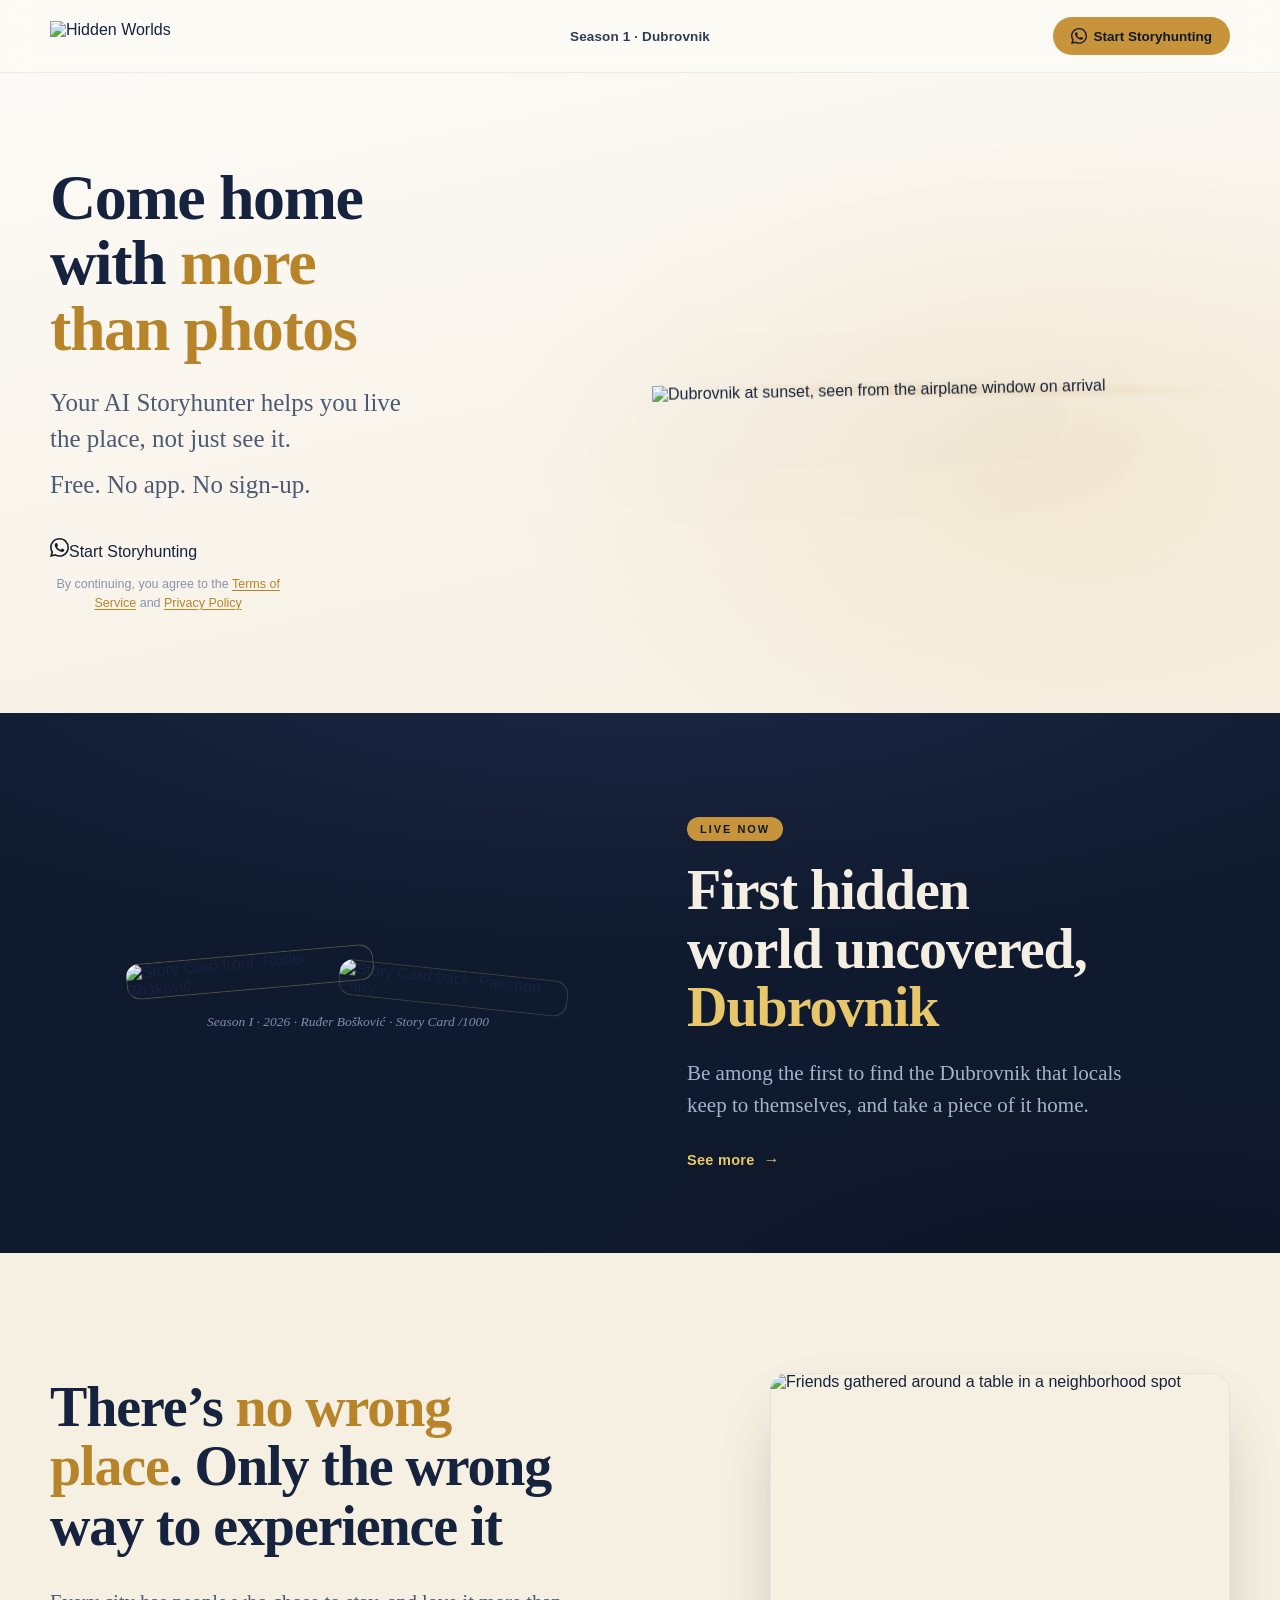
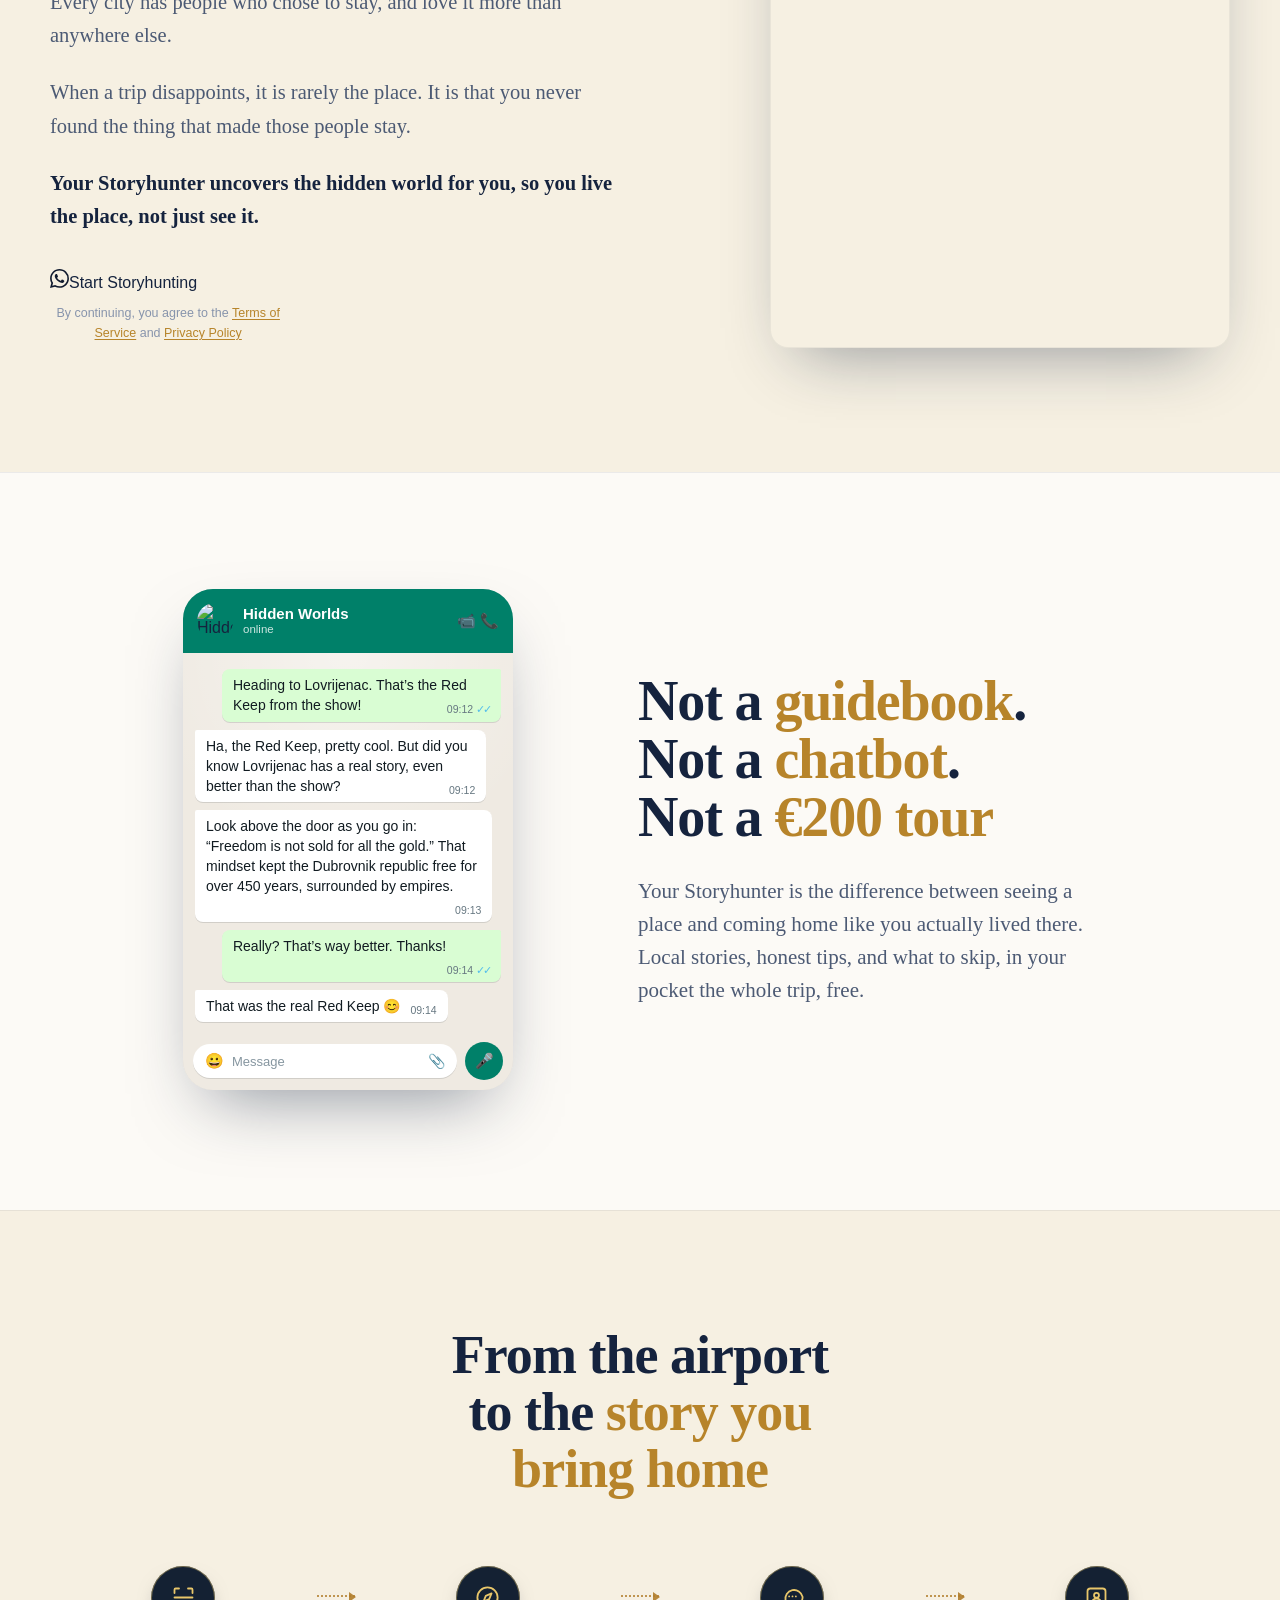
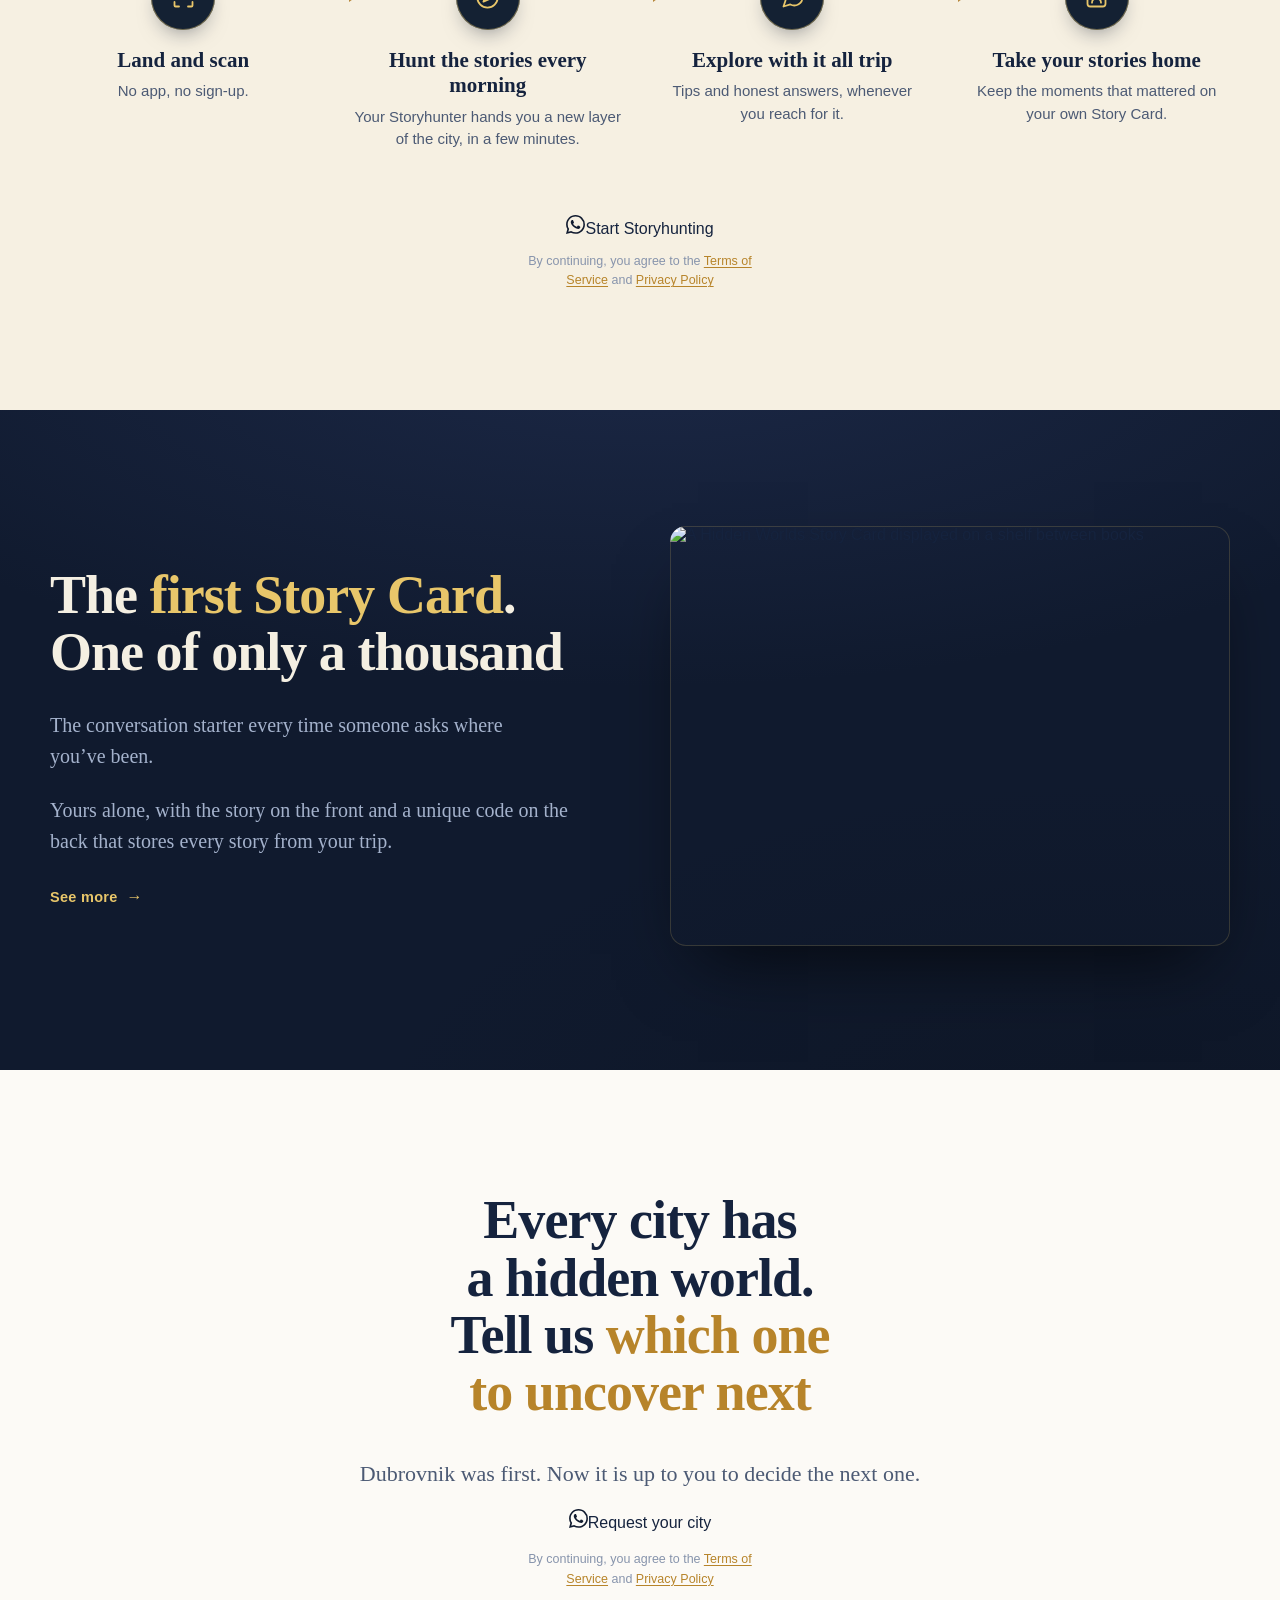
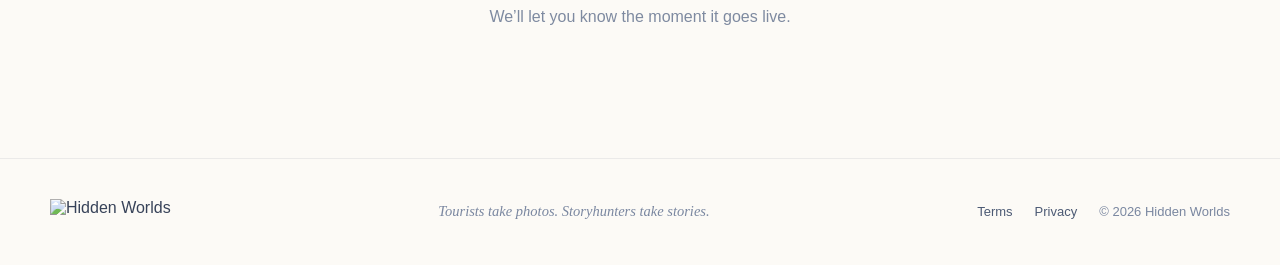
==== fastapi-build/templates/index.html @ 1f8935c0 "Fix mobile nav: stop the global 1fr grid rule from collapsing the header The blunt [style*=grid-temp" ====
<!DOCTYPE html>
<html>
<head>
<meta charset="utf-8">
<meta name="viewport" content="width=device-width, initial-scale=1">
<script src="/static/support.js"></script>
</head>
<body>
<x-dc>
<helmet>
<link rel="stylesheet" href="/static/_ds/hidden-worlds-design-system-2a38ca1d-6a76-471c-9215-2931c341b166/styles.css">
<script src="/static/_ds/hidden-worlds-design-system-2a38ca1d-6a76-471c-9215-2931c341b166/_ds_bundle.js"></script>
<style>
  html, body { margin: 0; }
  body { background: #FCFAF6; -webkit-font-smoothing: antialiased; text-rendering: optimizeLegibility; }
  ::selection { background: #E8C66A; color: #101A2E; }
  a { color: inherit; }
  .hw-journey{ display: flex; align-items: flex-start; }
  .hw-step{ flex: 1 1 0; min-width: 0; display: flex; flex-direction: column; align-items: center; text-align: center; gap: 18px; }
  .hw-connector{ flex: 0 0 38px; align-self: flex-start; height: 60px; display: flex; align-items: center; }
  .hw-connector i{ display: block; width: 100%; border-top: 2px dotted rgba(176,124,42,0.78); position: relative; }
  .hw-connector i::after{ content: ''; position: absolute; right: -1px; top: -5px; border-left: 7px solid rgba(176,124,42,0.9); border-top: 5px solid transparent; border-bottom: 5px solid transparent; }
  .hero-grid{ display: grid; }
  @media (max-width: 860px){
    .hero-grid{ grid-template-columns: 1fr !important; gap: 48px !important; padding-top: 60px !important; padding-bottom: 72px !important; text-align: center; }
    .hero-grid > div:first-child{ display: flex; flex-direction: column; align-items: center; }
    .hero-grid h1, .hero-grid p{ margin-left: auto !important; margin-right: auto !important; }
    .hero-cta{ align-items: center !important; }
  }
  @media (max-width: 768px){
    [style*="grid-template-columns"]{ grid-template-columns: 1fr !important; }
    .hw-nav{ grid-template-columns: 1fr auto !important; }
    .hw-nav-season{ display: none !important; }
    .hw-nav-cta{ padding: 9px 14px !important; font-size: 12.5px !important; }
    [style*="max-width: 1180px"]{ padding-left: 22px !important; padding-right: 22px !important; }
    .zz > *{ order: 0 !important; }
    .m-stack{ flex-direction: column !important; }
    .hw-journey{ flex-direction: column; align-items: flex-start; }
    .hw-step{ flex: none; width: 100%; flex-direction: row; align-items: center; text-align: left; gap: 18px; }
    .hw-connector{ flex: none; width: 60px; height: 26px; align-self: flex-start; justify-content: center; }
    .hw-connector i{ width: 0; height: 100%; border-top: none; border-left: 2px dotted rgba(176,124,42,0.78); }
    .hw-connector i::after{ right: auto; left: -6px; top: auto; bottom: -1px; border-left: 5px solid transparent; border-right: 5px solid transparent; border-top: 7px solid rgba(176,124,42,0.9); border-bottom: none; }
  }
</style>
</helmet>

<div style="font-family: -apple-system, BlinkMacSystemFont, 'Segoe UI', Roboto, Helvetica, Arial, sans-serif; color: #15233E; background: #FCFAF6;">

  <!-- ░░░░ NAV ░░░░ -->
  <header style="position: sticky; top: 0; z-index: 50; background: rgba(252,250,246,0.82); backdrop-filter: saturate(140%) blur(12px); -webkit-backdrop-filter: saturate(140%) blur(12px); border-bottom: 1px solid rgba(21,35,62,0.07);">
    <nav class="hw-nav" style="max-width: 1180px; margin: 0 auto; padding: 0 40px; height: 72px; display: grid; grid-template-columns: 1fr auto 1fr; align-items: center;">
      <a href="#top" style="display: flex; align-items: center; text-decoration: none; justify-self: start;">
        <img src="/static/assets/hw-mark-ink.png" alt="Hidden Worlds" style="display: block; height: 30px; width: auto;" />
      </a>
      <a class="hw-nav-season" href="/story-card" style="justify-self: center; font-family: -apple-system, BlinkMacSystemFont, 'Segoe UI', Roboto, sans-serif; font-weight: 600; font-size: 13.5px; text-decoration: none; color: #2E3C58; letter-spacing: 0.01em;" style-hover="color: #101A2E;">Season 1 &middot; Dubrovnik</a>
      <a class="hw-nav-cta" href="https://wa.me/385998427803" target="_blank" rel="noopener" style="justify-self: end; font-family: -apple-system, BlinkMacSystemFont, 'Segoe UI', Roboto, sans-serif; font-weight: 600; font-size: 13.5px; text-decoration: none; color: #101A2E; background: #C8943B; padding: 11px 18px; border-radius: 999px; display: inline-flex; align-items: center; gap: 7px;" style-hover="background: #D9AE54;"><svg viewBox="0 0 24 24" width="16" height="16" style="flex: none;" aria-hidden="true"><path fill="#101A2E" d="M17.472 14.382c-.297-.149-1.758-.867-2.03-.967-.273-.099-.471-.148-.67.15-.197.297-.767.966-.94 1.164-.173.199-.347.223-.644.075-.297-.15-1.255-.463-2.39-1.475-.883-.788-1.48-1.761-1.653-2.059-.173-.297-.018-.458.13-.606.134-.133.298-.347.446-.52.149-.174.198-.298.298-.497.099-.198.05-.371-.025-.52-.075-.149-.669-1.612-.916-2.207-.242-.579-.487-.5-.669-.51-.173-.008-.371-.01-.57-.01-.198 0-.52.074-.793.372s-1.04 1.016-1.04 2.479 1.065 2.876 1.213 3.074c.149.198 2.096 3.2 5.077 4.487.709.306 1.262.489 1.694.625.712.227 1.36.195 1.871.118.571-.085 1.758-.719 2.006-1.413.248-.694.248-1.289.173-1.413-.074-.124-.272-.198-.57-.347m-5.421 7.403h-.004a9.87 9.87 0 01-5.031-1.378l-.361-.214-3.741.982.998-3.648-.235-.374a9.86 9.86 0 01-1.51-5.26c.001-5.45 4.436-9.884 9.888-9.884 2.64 0 5.122 1.03 6.988 2.898a9.825 9.825 0 012.893 6.994c-.003 5.45-4.437 9.885-9.885 9.885M20.52 3.449C18.24 1.245 15.24 0 12.045 0 5.463 0 .104 5.358.101 11.892c0 2.096.547 4.142 1.588 5.945L0 24l6.305-1.654a11.882 11.882 0 005.683 1.448h.005c6.582 0 11.94-5.358 11.944-11.893a11.821 11.821 0 00-3.487-8.453z"/></svg>Start Storyhunting</a>
    </nav>
  </header>

  <main id="top">

    <!-- ░░░░ 1 · HERO ░░░░ -->
    <section data-screen-label="Hero" style="position: relative; overflow: hidden; background: linear-gradient(168deg, #FCFAF6 0%, #F6F0E3 100%);">
      <div style="position: absolute; inset: 0; pointer-events: none; background: radial-gradient(70% 82% at 82% 60%, rgba(200,148,59,0.13), rgba(200,148,59,0) 62%);"></div>
      <div class="hero-grid" style="position: relative; z-index: 2; max-width: 1180px; margin: 0 auto; padding: 92px 40px 100px; grid-template-columns: 1fr minmax(400px, 580px); gap: 56px; align-items: center;">
        <div>
        <h1 style="font-family: 'Newsreader', Georgia, serif; font-weight: 800; font-size: clamp(40px, 5vw, 76px); line-height: 1.02; letter-spacing: -0.022em; color: #15233E; margin: 0; max-width: 13ch; text-wrap: balance;">Come home with <span style="color: #B7842A;">more than photos</span></h1>
        <p style="font-family: 'Newsreader', Georgia, serif; font-size: clamp(19px, 2.1vw, 25px); line-height: 1.45; color: #4C5A74; margin: 24px 0 0; max-width: 30ch; text-wrap: pretty;">Your AI Storyhunter helps you live the place, not just see it.</p>
        <p style="font-family: 'Newsreader', Georgia, serif; font-size: clamp(19px, 2.1vw, 25px); line-height: 1.45; color: #4C5A74; margin: 10px 0 0; max-width: 30ch; text-wrap: pretty;">Free. No app. No sign-up.</p>
        <div class="hero-cta" style="display: flex; flex-direction: column; align-items: flex-start; gap: 14px; margin-top: 34px;">
          <x-import component-from-global-scope="HiddenWorldsDesignSystem_2a38ca.Button" variant="solid" size="lg" as="a" href="https://wa.me/385998427803" target="_blank" rel="noopener" hint-size="auto,52px"><svg viewBox="0 0 24 24" width="19" height="19" style="flex: none;" aria-hidden="true"><path fill="#101A2E" d="M17.472 14.382c-.297-.149-1.758-.867-2.03-.967-.273-.099-.471-.148-.67.15-.197.297-.767.966-.94 1.164-.173.199-.347.223-.644.075-.297-.15-1.255-.463-2.39-1.475-.883-.788-1.48-1.761-1.653-2.059-.173-.297-.018-.458.13-.606.134-.133.298-.347.446-.52.149-.174.198-.298.298-.497.099-.198.05-.371-.025-.52-.075-.149-.669-1.612-.916-2.207-.242-.579-.487-.5-.669-.51-.173-.008-.371-.01-.57-.01-.198 0-.52.074-.793.372s-1.04 1.016-1.04 2.479 1.065 2.876 1.213 3.074c.149.198 2.096 3.2 5.077 4.487.709.306 1.262.489 1.694.625.712.227 1.36.195 1.871.118.571-.085 1.758-.719 2.006-1.413.248-.694.248-1.289.173-1.413-.074-.124-.272-.198-.57-.347m-5.421 7.403h-.004a9.87 9.87 0 01-5.031-1.378l-.361-.214-3.741.982.998-3.648-.235-.374a9.86 9.86 0 01-1.51-5.26c.001-5.45 4.436-9.884 9.888-9.884 2.64 0 5.122 1.03 6.988 2.898a9.825 9.825 0 012.893 6.994c-.003 5.45-4.437 9.885-9.885 9.885M20.52 3.449C18.24 1.245 15.24 0 12.045 0 5.463 0 .104 5.358.101 11.892c0 2.096.547 4.142 1.588 5.945L0 24l6.305-1.654a11.882 11.882 0 005.683 1.448h.005c6.582 0 11.94-5.358 11.944-11.893a11.821 11.821 0 00-3.487-8.453z"/></svg><span>Start Storyhunting</span></x-import>
          <p style="font-family: -apple-system, BlinkMacSystemFont, 'Segoe UI', Roboto, sans-serif; font-size: 12.5px; line-height: 1.55; color: #8794AC; margin: 0; max-width: 34ch; text-align: center;">By continuing, you agree to the <a href="https://hiddenworlds.travel/terms#terms" data-tc="terms" style="color: #B7842A; text-decoration: underline; text-underline-offset: 2px; cursor: pointer;">Terms of Service</a> and <a href="https://hiddenworlds.travel/terms#privacy" data-tc="privacy" style="color: #B7842A; text-decoration: underline; text-underline-offset: 2px; cursor: pointer;">Privacy Policy</a></p>
        </div>
      </div>

        <div style="display: flex; justify-content: center;">
          <div style="position: relative; width: clamp(400px, 45vw, 580px);">
            <div style="position: absolute; inset: -10%; background: radial-gradient(58% 58% at 52% 54%, rgba(200,148,59,0.18), rgba(200,148,59,0) 70%); pointer-events: none;"></div>
            <img src="/static/assets/hero-airplane-window-v2.png" alt="Dubrovnik at sunset, seen from the airplane window on arrival" style="position: relative; display: block; width: 100%; height: auto; transform: rotate(-1.2deg); filter: drop-shadow(0 34px 56px rgba(28,52,86,0.32));" />
          </div>
        </div>
      </div>
    </section>

    <!-- ░░░░ 2 · DUBROVNIK — now live (news clipping) ░░░░ -->
    <section data-screen-label="Dubrovnik now live" style="position: relative; overflow: hidden; background-color: #101A2E; background-image: radial-gradient(120% 90% at 50% -12%, rgba(52,70,122,0.32), rgba(16,26,46,0) 60%), radial-gradient(85% 80% at 88% 112%, rgba(12,19,32,0.55), rgba(16,26,46,0) 70%);">

      <div class="zz" style="position: relative; max-width: 1180px; margin: 0 auto; padding: 104px 40px 84px; display: grid; grid-template-columns: minmax(0, 470px) minmax(0, 480px); gap: 104px; justify-content: center; align-items: center;">
        <div style="order: 2;">
          <div style="display: inline-flex; align-items: center; gap: 9px; background: #C8943B; color: #101A2E; font-weight: 700; font-size: 11px; letter-spacing: 0.18em; text-transform: uppercase; padding: 6px 13px; border-radius: 999px;">Live now</div>
          <h2 style="font-family: 'Newsreader', Georgia, serif; font-weight: 800; font-size: clamp(34px, 4.6vw, 56px); line-height: 1.04; letter-spacing: -0.018em; color: #F4EFE2; margin: 20px 0 0; text-wrap: balance;">First hidden world uncovered, <span style="color: #E8C66A;">Dubrovnik</span></h2>
          <p style="font-family: 'Newsreader', Georgia, serif; font-size: 21px; line-height: 1.5; color: #A4B2CC; margin: 22px 0 0; max-width: 440px; text-wrap: pretty;">Be among the first to find the Dubrovnik that locals keep to themselves, and take a piece of it home.</p>
          <a href="/story-card" style="display: inline-flex; align-items: center; gap: 9px; margin-top: 30px; font-size: 14.5px; font-weight: 600; color: #E8C66A; text-decoration: none; letter-spacing: 0.02em;" style-hover="gap: 14px; color: #F2D98F;">See more <span style="font-size: 16px;">&rarr;</span></a>
        </div>
        <div style="order: 1; display: flex; flex-direction: column; align-items: center; gap: 22px; min-width: 0;">
          <div style="display: flex; justify-content: center; align-items: center; min-width: 0;">
            <img src="/static/assets/card-front-boskovic.png" alt="Story Card front, Ru&#273;er Bo&#353;kovi&#263;" style="width: clamp(186px, 20vw, 248px); height: auto; border-radius: 14px; transform: rotate(-5deg); position: relative; z-index: 2; margin-right: -34px; box-shadow: 0 28px 56px -20px rgba(0,0,0,0.6), inset 0 0 0 1px rgba(232,198,106,0.32);" />
            <img src="/static/assets/card-back-boskovic.png" alt="Story Card back, Passport Entry" style="width: clamp(172px, 18.5vw, 230px); height: auto; border-radius: 14px; transform: rotate(6deg) translateY(16px); position: relative; z-index: 1; box-shadow: 0 24px 50px -22px rgba(0,0,0,0.6), inset 0 0 0 1px rgba(232,198,106,0.22);" />
          </div>
          <p style="font-family: 'Newsreader', Georgia, serif; font-style: italic; font-size: 13.5px; line-height: 1.5; color: #7E8DAB; margin: 0; text-align: center;">Season I &middot; 2026 &middot; Ru&#273;er Bo&#353;kovi&#263; &middot; Story Card /1000</p>
        </div>
      </div>
    </section>

    <!-- ░░░░ 3 · THE PROBLEM — our story (two-column) ░░░░ -->
    <section data-screen-label="The problem" style="background: #F6F0E2;">
      <div class="m-stack" style="max-width: 1180px; margin: 0 auto; padding: 120px 40px 124px; display: grid; grid-template-columns: minmax(0, 1fr) minmax(360px, 460px); gap: 72px; align-items: center;">
        <div style="max-width: 580px;">
          <h2 style="font-family: 'Newsreader', Georgia, serif; font-weight: 800; font-size: clamp(34px, 4.8vw, 56px); line-height: 1.06; letter-spacing: -0.02em; color: #15233E; margin: 0; text-wrap: balance;">There&rsquo;s <span style="color: #B7842A;">no wrong place</span>. Only the wrong way to experience it</h2>
          <p style="font-family: 'Newsreader', Georgia, serif; font-size: 20.5px; line-height: 1.62; color: #4C5A74; margin: 30px 0 0; text-wrap: pretty;">Every city has people who chose to stay, and love it more than anywhere else.</p>
          <p style="font-family: 'Newsreader', Georgia, serif; font-size: 20.5px; line-height: 1.62; color: #4C5A74; margin: 24px 0 0; text-wrap: pretty;">When a trip disappoints, it is rarely the place. It is that you never found the thing that made those people stay.</p>
          <p style="font-family: 'Newsreader', Georgia, serif; font-size: 20.5px; line-height: 1.62; color: #15233E; font-weight: 700; margin: 24px 0 0; text-wrap: pretty;">Your Storyhunter uncovers the hidden world for you, so you live the place, not just see it.</p>
          <div style="margin-top: 36px; display: flex; flex-direction: column; align-items: flex-start; gap: 12px;">
            <x-import component-from-global-scope="HiddenWorldsDesignSystem_2a38ca.Button" variant="solid" size="lg" as="a" href="https://wa.me/385998427803" target="_blank" rel="noopener" hint-size="auto,52px"><svg viewBox="0 0 24 24" width="19" height="19" style="flex: none;" aria-hidden="true"><path fill="#101A2E" d="M17.472 14.382c-.297-.149-1.758-.867-2.03-.967-.273-.099-.471-.148-.67.15-.197.297-.767.966-.94 1.164-.173.199-.347.223-.644.075-.297-.15-1.255-.463-2.39-1.475-.883-.788-1.48-1.761-1.653-2.059-.173-.297-.018-.458.13-.606.134-.133.298-.347.446-.52.149-.174.198-.298.298-.497.099-.198.05-.371-.025-.52-.075-.149-.669-1.612-.916-2.207-.242-.579-.487-.5-.669-.51-.173-.008-.371-.01-.57-.01-.198 0-.52.074-.793.372s-1.04 1.016-1.04 2.479 1.065 2.876 1.213 3.074c.149.198 2.096 3.2 5.077 4.487.709.306 1.262.489 1.694.625.712.227 1.36.195 1.871.118.571-.085 1.758-.719 2.006-1.413.248-.694.248-1.289.173-1.413-.074-.124-.272-.198-.57-.347m-5.421 7.403h-.004a9.87 9.87 0 01-5.031-1.378l-.361-.214-3.741.982.998-3.648-.235-.374a9.86 9.86 0 01-1.51-5.26c.001-5.45 4.436-9.884 9.888-9.884 2.64 0 5.122 1.03 6.988 2.898a9.825 9.825 0 012.893 6.994c-.003 5.45-4.437 9.885-9.885 9.885M20.52 3.449C18.24 1.245 15.24 0 12.045 0 5.463 0 .104 5.358.101 11.892c0 2.096.547 4.142 1.588 5.945L0 24l6.305-1.654a11.882 11.882 0 005.683 1.448h.005c6.582 0 11.94-5.358 11.944-11.893a11.821 11.821 0 00-3.487-8.453z"/></svg><span>Start Storyhunting</span></x-import>
            <p style="font-family: -apple-system, BlinkMacSystemFont, 'Segoe UI', Roboto, sans-serif; font-size: 12.5px; line-height: 1.55; color: #8794AC; margin: 0; max-width: 34ch; text-align: center;">By continuing, you agree to the <a href="https://hiddenworlds.travel/terms#terms" data-tc="terms" style="color: #B7842A; text-decoration: underline; text-underline-offset: 2px; cursor: pointer;">Terms of Service</a> and <a href="https://hiddenworlds.travel/terms#privacy" data-tc="privacy" style="color: #B7842A; text-decoration: underline; text-underline-offset: 2px; cursor: pointer;">Privacy Policy</a></p>
          </div>
        </div>
        <div style="display: flex; justify-content: center;">
          <img src="/static/assets/section3-friends-v4.jpeg" alt="Friends gathered around a table in a neighborhood spot" style="width: 100%; max-width: 460px; aspect-ratio: 4/5; object-fit: cover; border-radius: 18px; box-shadow: 0 30px 64px -28px rgba(21,35,62,0.45), inset 0 0 0 1px rgba(21,35,62,0.06);" />
        </div>
      </div>
    </section>

    <!-- ░░░░ 4 · THE GUIDE — honesty chat demo ░░░░ -->
    <section data-screen-label="The guide" style="background: #FCFAF6; border-top: 1px solid rgba(21,35,62,0.07);">
      <div class="m-stack zz" style="max-width: 1180px; margin: 0 auto; padding: 116px 40px 120px; display: grid; grid-template-columns: minmax(0, 372px) minmax(0, 480px); gap: 104px; justify-content: center; align-items: center;">
        <div style="order: 2;">
          <h2 style="font-family: 'Newsreader', Georgia, serif; font-weight: 800; font-size: clamp(32px, 4.6vw, 56px); line-height: 1.04; letter-spacing: -0.02em; color: #15233E; margin: 0; text-wrap: balance;">Not a <span style="color: #B7842A;">guidebook</span>. Not a <span style="color: #B7842A;">chatbot</span>. Not a <span style="color: #B7842A;">&euro;200 tour</span></h2>
          <p style="font-family: 'Newsreader', Georgia, serif; font-size: 21px; line-height: 1.58; color: #4C5A74; margin: 28px 0 0; max-width: 48ch; text-wrap: pretty;">Your Storyhunter is the difference between seeing a place and coming home like you actually lived there. Local stories, honest tips, and what to skip, in your pocket the whole trip, free.</p>
        </div>

        <!-- WhatsApp chat mock -->
        <div style="order: 1; display: flex; justify-content: center;">
          <div style="width: min(330px, 100%); background: #EFEAE2; border-radius: 30px; overflow: hidden; box-shadow: 0 30px 70px -26px rgba(21,35,62,0.5), inset 0 0 0 1px rgba(21,35,62,0.07); display: flex; flex-direction: column;">
            <div style="flex: none; display: flex; align-items: center; gap: 10px; background: #008069; padding: 14px;">
              <img src="/static/assets/hw-whatsapp-avatar.jpg" alt="Hidden Worlds" style="width: 36px; height: 36px; border-radius: 50%; flex: none; object-fit: cover;" />
              <div style="line-height: 1.2; flex: 1; min-width: 0;">
                <div style="font-size: 15px; font-weight: 600; color: #fff;">Hidden Worlds</div>
                <div style="font-size: 11.5px; color: rgba(255,255,255,0.8);">online</div>
              </div>
              <span style="display: flex; gap: 16px; color: rgba(255,255,255,0.9); font-size: 15px;">&#128249; &#128222;</span>
            </div>
            <div style="padding: 16px 12px 12px; display: flex; flex-direction: column; gap: 8px; background-color: #EFEAE2; background-image: radial-gradient(circle at 50% 0%, rgba(255,255,255,0.45), rgba(239,234,226,0) 50%);">
              <div style="align-self: flex-end; margin-left: auto; max-width: 84%; background: #D9FDD3; color: #111B21; border-radius: 8px; border-top-right-radius: 2px; padding: 7px 11px 6px; font-size: 14px; line-height: 1.42; box-shadow: 0 1px 0.5px rgba(11,20,26,0.13);">
                <span>Heading to Lovrijenac. That&rsquo;s the Red Keep from the show!</span>
                <span style="float: right; margin: 6px 0 -2px 10px; font-size: 10.5px; color: #667781;">09:12 <span style="color: #53BDEB; letter-spacing: -2px;">&#10003;&#10003;</span></span>
              </div>
              <div style="align-self: flex-start; max-width: 88%; background: #FFFFFF; color: #111B21; border-radius: 8px; border-top-left-radius: 2px; padding: 7px 11px 6px; font-size: 14px; line-height: 1.42; box-shadow: 0 1px 0.5px rgba(11,20,26,0.13);">
                <span>Ha, the Red Keep, pretty cool. But did you know Lovrijenac has a real story, even better than the show?</span>
                <span style="float: right; margin: 6px 0 -2px 10px; font-size: 10.5px; color: #667781;">09:12</span>
              </div>
              <div style="align-self: flex-start; max-width: 90%; background: #FFFFFF; color: #111B21; border-radius: 8px; border-top-left-radius: 2px; padding: 7px 11px 6px; font-size: 14px; line-height: 1.42; box-shadow: 0 1px 0.5px rgba(11,20,26,0.13);">
                <span>Look above the door as you go in: &ldquo;Freedom is not sold for all the gold.&rdquo; That mindset kept the Dubrovnik republic free for over 450 years, surrounded by empires.</span>
                <span style="float: right; margin: 6px 0 -2px 10px; font-size: 10.5px; color: #667781;">09:13</span>
              </div>
              <div style="align-self: flex-end; margin-left: auto; max-width: 84%; background: #D9FDD3; color: #111B21; border-radius: 8px; border-top-right-radius: 2px; padding: 7px 11px 6px; font-size: 14px; line-height: 1.42; box-shadow: 0 1px 0.5px rgba(11,20,26,0.13);">
                <span>Really? That&rsquo;s way better. Thanks!</span>
                <span style="float: right; margin: 6px 0 -2px 10px; font-size: 10.5px; color: #667781;">09:14 <span style="color: #53BDEB; letter-spacing: -2px;">&#10003;&#10003;</span></span>
              </div>
              <div style="align-self: flex-start; max-width: 88%; background: #FFFFFF; color: #111B21; border-radius: 8px; border-top-left-radius: 2px; padding: 7px 11px 6px; font-size: 14px; line-height: 1.42; box-shadow: 0 1px 0.5px rgba(11,20,26,0.13);">
                <span>That was the real Red Keep &#128522;</span>
                <span style="float: right; margin: 6px 0 -2px 10px; font-size: 10.5px; color: #667781;">09:14</span>
              </div>
            </div>
            <div style="flex: none; display: flex; align-items: center; gap: 8px; padding: 8px 10px 10px; background: #EFEAE2;">
              <div style="flex: 1; min-width: 0; background: #fff; border-radius: 18px; padding: 8px 12px; font-size: 13px; color: #8696A0; display: flex; align-items: center; gap: 8px; box-shadow: 0 1px 0.5px rgba(11,20,26,0.13);">
                <span style="font-size: 15px;">&#128512;</span>
                <span style="flex: 1;">Message</span>
                <span style="font-size: 14px;">&#128206;</span>
              </div>
              <span style="width: 38px; height: 38px; border-radius: 50%; background: #008069; flex: none; display: grid; place-items: center; color: #fff; font-size: 15px;">&#127908;</span>
            </div>
          </div>
        </div>
      </div>
    </section>

    <!-- ░░░░ 5 · HOW IT WORKS — journey ░░░░ -->
    <section data-screen-label="How it works" style="background: #F6F0E2; border-top: 1px solid rgba(21,35,62,0.07);">
      <div style="max-width: 1180px; margin: 0 auto; padding: 116px 40px 120px;">
        <h2 style="font-family: 'Newsreader', Georgia, serif; font-weight: 800; font-size: clamp(32px, 4.4vw, 54px); line-height: 1.05; letter-spacing: -0.018em; color: #15233E; margin: 0 auto; max-width: 18ch; text-align: center; text-wrap: balance;">From the airport to the <span style="color: #B7842A;">story you bring home</span></h2>
        <div class="hw-journey" style="margin-top: 68px;">

          <div class="hw-step">
            <span style="width: 64px; height: 64px; border-radius: 50%; flex: none; display: grid; place-items: center; background: #142133; box-shadow: 0 10px 22px -10px rgba(16,26,46,0.55), inset 0 0 0 1px rgba(232,198,106,0.42);">
              <svg viewBox="0 0 24 24" width="27" height="27" fill="none" stroke="#E8C66A" stroke-width="1.6" stroke-linecap="round" stroke-linejoin="round"><path d="M4 8V5a1 1 0 0 1 1-1h3"/><path d="M16 4h3a1 1 0 0 1 1 1v3"/><path d="M20 16v3a1 1 0 0 1-1 1h-3"/><path d="M8 20H5a1 1 0 0 1-1-1v-3"/><path d="M4 12h16"/></svg>
            </span>
            <div>
              <div style="font-family: 'Newsreader', Georgia, serif; font-size: 21px; font-weight: 700; color: #15233E; line-height: 1.22;">Land and scan</div>
              <p style="font-size: 15px; line-height: 1.5; color: #4C5A74; margin: 7px 0 0;">No app, no sign-up.</p>
            </div>
          </div>

          <div class="hw-connector"><i></i></div>

          <div class="hw-step">
            <span style="width: 64px; height: 64px; border-radius: 50%; flex: none; display: grid; place-items: center; background: #142133; box-shadow: 0 10px 22px -10px rgba(16,26,46,0.55), inset 0 0 0 1px rgba(232,198,106,0.42);">
              <svg viewBox="0 0 24 24" width="27" height="27" fill="none" stroke="#E8C66A" stroke-width="1.6" stroke-linecap="round" stroke-linejoin="round"><circle cx="12" cy="12" r="9"/><path d="M15.6 8.4l-2.1 5.1-5.1 2.1 2.1-5.1z"/></svg>
            </span>
            <div>
              <div style="font-family: 'Newsreader', Georgia, serif; font-size: 21px; font-weight: 700; color: #15233E; line-height: 1.22;">Hunt the stories every morning</div>
              <p style="font-size: 15px; line-height: 1.5; color: #4C5A74; margin: 7px 0 0;">Your Storyhunter hands you a new layer of the city, in a few minutes.</p>
            </div>
          </div>

          <div class="hw-connector"><i></i></div>

          <div class="hw-step">
            <span style="width: 64px; height: 64px; border-radius: 50%; flex: none; display: grid; place-items: center; background: #142133; box-shadow: 0 10px 22px -10px rgba(16,26,46,0.55), inset 0 0 0 1px rgba(232,198,106,0.42);">
              <svg viewBox="0 0 24 24" width="27" height="27" fill="none" stroke="#E8C66A" stroke-width="1.6" stroke-linecap="round" stroke-linejoin="round"><path d="M21 11.5a7.5 7.5 0 0 1-10.9 6.7L4 20l1.8-5.3A7.5 7.5 0 1 1 21 11.5z"/><path d="M9 11h.01M12 11h.01M15 11h.01"/></svg>
            </span>
            <div>
              <div style="font-family: 'Newsreader', Georgia, serif; font-size: 21px; font-weight: 700; color: #15233E; line-height: 1.22;">Explore with it all trip</div>
              <p style="font-size: 15px; line-height: 1.5; color: #4C5A74; margin: 7px 0 0;">Tips and honest answers, whenever you reach for it.</p>
            </div>
          </div>

          <div class="hw-connector"><i></i></div>

          <div class="hw-step">
            <span style="width: 64px; height: 64px; border-radius: 50%; flex: none; display: grid; place-items: center; background: #142133; box-shadow: 0 10px 22px -10px rgba(16,26,46,0.55), inset 0 0 0 1px rgba(232,198,106,0.42);">
              <svg viewBox="0 0 24 24" width="27" height="27" fill="none" stroke="#E8C66A" stroke-width="1.6" stroke-linecap="round" stroke-linejoin="round"><rect x="4" y="4" width="16" height="16" rx="2.5"/><circle cx="12" cy="10" r="2.2"/><path d="M8 16.6c0-2.2 1.8-3.6 4-3.6s4 1.4 4 3.6"/></svg>
            </span>
            <div>
              <div style="font-family: 'Newsreader', Georgia, serif; font-size: 21px; font-weight: 700; color: #15233E; line-height: 1.22;">Take your stories home</div>
              <p style="font-size: 15px; line-height: 1.5; color: #4C5A74; margin: 7px 0 0;">Keep the moments that mattered on your own Story Card.</p>
            </div>
          </div>

        </div>
        <div style="display: flex; flex-direction: column; align-items: center; gap: 14px; margin-top: 64px;">
          <x-import component-from-global-scope="HiddenWorldsDesignSystem_2a38ca.Button" variant="solid" size="lg" as="a" href="https://wa.me/385998427803" target="_blank" rel="noopener" hint-size="auto,52px"><svg viewBox="0 0 24 24" width="19" height="19" style="flex: none;" aria-hidden="true"><path fill="#101A2E" d="M17.472 14.382c-.297-.149-1.758-.867-2.03-.967-.273-.099-.471-.148-.67.15-.197.297-.767.966-.94 1.164-.173.199-.347.223-.644.075-.297-.15-1.255-.463-2.39-1.475-.883-.788-1.48-1.761-1.653-2.059-.173-.297-.018-.458.13-.606.134-.133.298-.347.446-.52.149-.174.198-.298.298-.497.099-.198.05-.371-.025-.52-.075-.149-.669-1.612-.916-2.207-.242-.579-.487-.5-.669-.51-.173-.008-.371-.01-.57-.01-.198 0-.52.074-.793.372s-1.04 1.016-1.04 2.479 1.065 2.876 1.213 3.074c.149.198 2.096 3.2 5.077 4.487.709.306 1.262.489 1.694.625.712.227 1.36.195 1.871.118.571-.085 1.758-.719 2.006-1.413.248-.694.248-1.289.173-1.413-.074-.124-.272-.198-.57-.347m-5.421 7.403h-.004a9.87 9.87 0 01-5.031-1.378l-.361-.214-3.741.982.998-3.648-.235-.374a9.86 9.86 0 01-1.51-5.26c.001-5.45 4.436-9.884 9.888-9.884 2.64 0 5.122 1.03 6.988 2.898a9.825 9.825 0 012.893 6.994c-.003 5.45-4.437 9.885-9.885 9.885M20.52 3.449C18.24 1.245 15.24 0 12.045 0 5.463 0 .104 5.358.101 11.892c0 2.096.547 4.142 1.588 5.945L0 24l6.305-1.654a11.882 11.882 0 005.683 1.448h.005c6.582 0 11.94-5.358 11.944-11.893a11.821 11.821 0 00-3.487-8.453z"/></svg><span>Start Storyhunting</span></x-import>
          <p style="font-family: -apple-system, BlinkMacSystemFont, 'Segoe UI', Roboto, sans-serif; font-size: 12.5px; line-height: 1.55; color: #8794AC; margin: 0; max-width: 34ch; text-align: center;">By continuing, you agree to the <a href="https://hiddenworlds.travel/terms#terms" data-tc="terms" style="color: #B7842A; text-decoration: underline; text-underline-offset: 2px; cursor: pointer;">Terms of Service</a> and <a href="https://hiddenworlds.travel/terms#privacy" data-tc="privacy" style="color: #B7842A; text-decoration: underline; text-underline-offset: 2px; cursor: pointer;">Privacy Policy</a></p>
        </div>
      </div>
    </section>

    <!-- ░░░░ 6 · THE CARD — collection (two-column) ░░░░ -->
    <section id="story-cards" data-screen-label="The card" style="position: relative; overflow: hidden; background-color: #101A2E; background-image: radial-gradient(120% 90% at 50% -12%, rgba(52,70,122,0.32), rgba(16,26,46,0) 60%), radial-gradient(85% 80% at 88% 112%, rgba(12,19,32,0.55), rgba(16,26,46,0) 70%);">
      <div class="m-stack" style="position: relative; max-width: 1180px; margin: 0 auto; padding: 116px 40px 124px; display: grid; grid-template-columns: minmax(0, 1fr) minmax(380px, 560px); gap: 72px; align-items: center;">
        <div style="max-width: 520px;">
          <h2 style="font-family: 'Newsreader', Georgia, serif; font-weight: 800; font-size: clamp(32px, 4.4vw, 54px); line-height: 1.06; letter-spacing: -0.018em; color: #F4EFE2; margin: 0; text-wrap: balance;">The <span style="color: #E8C66A;">first Story Card</span>. One of only a thousand</h2>
          <p style="font-family: 'Newsreader', Georgia, serif; font-size: 20px; line-height: 1.58; color: #A4B2CC; margin: 28px 0 0; text-wrap: pretty;">The conversation starter every time someone asks where you&rsquo;ve been.</p>
          <p style="font-family: 'Newsreader', Georgia, serif; font-size: 20px; line-height: 1.58; color: #A4B2CC; margin: 22px 0 0; text-wrap: pretty;">Yours alone, with the story on the front and a unique code on the back that stores every story from your trip.</p>
          <a href="/story-card" style="display: inline-flex; align-items: center; gap: 9px; margin-top: 30px; font-size: 14.5px; font-weight: 600; color: #E8C66A; text-decoration: none; letter-spacing: 0.02em;" style-hover="gap: 14px; color: #F2D98F;">See more <span style="font-size: 16px;">&rarr;</span></a>
        </div>
        <div style="display: flex; flex-direction: column; align-items: center; min-width: 0;">
          <img src="/static/assets/card-shelf-boskovic.png" alt="A Hidden Worlds Story Card displayed on a shelf between books" style="width: 100%; max-width: 560px; aspect-ratio: 4 / 3; object-fit: cover; object-position: center; border-radius: 16px; box-shadow: 0 36px 72px -28px rgba(0,0,0,0.7), inset 0 0 0 1px rgba(232,198,106,0.18);" />
        </div>
      </div>
    </section>

    <!-- ░░░░ 7 · FINAL CTA ░░░░ -->
    <section data-screen-label="Final CTA" style="background: #FCFAF6;">
      <div style="max-width: 1180px; margin: 0 auto; padding: 122px 40px 128px; text-align: center;">
        <h2 style="font-family: 'Newsreader', Georgia, serif; font-weight: 800; font-size: clamp(32px, 4.4vw, 54px); line-height: 1.06; letter-spacing: -0.018em; color: #15233E; margin: 0 auto; max-width: 18ch; text-wrap: balance;">Every city has a hidden world. Tell us <span style="color: #B7842A;">which one to uncover next</span></h2>
        <div style="font-family: 'Newsreader', Georgia, serif; font-weight: 500; font-size: 22px; color: #4C5A74; margin: 40px 0 0;">Dubrovnik was first. Now it is up to you to decide the next one.</div>
        <div style="display: flex; justify-content: center; margin-top: 22px;">
          <x-import component-from-global-scope="HiddenWorldsDesignSystem_2a38ca.Button" variant="solid" size="lg" as="a" href="https://wa.me/385998427803?text=Which%20city%20should%20Hidden%20Worlds%20open%20next%3F" target="_blank" rel="noopener" hint-size="auto,52px"><svg viewBox="0 0 24 24" width="19" height="19" style="flex: none;" aria-hidden="true"><path fill="#101A2E" d="M17.472 14.382c-.297-.149-1.758-.867-2.03-.967-.273-.099-.471-.148-.67.15-.197.297-.767.966-.94 1.164-.173.199-.347.223-.644.075-.297-.15-1.255-.463-2.39-1.475-.883-.788-1.48-1.761-1.653-2.059-.173-.297-.018-.458.13-.606.134-.133.298-.347.446-.52.149-.174.198-.298.298-.497.099-.198.05-.371-.025-.52-.075-.149-.669-1.612-.916-2.207-.242-.579-.487-.5-.669-.51-.173-.008-.371-.01-.57-.01-.198 0-.52.074-.793.372s-1.04 1.016-1.04 2.479 1.065 2.876 1.213 3.074c.149.198 2.096 3.2 5.077 4.487.709.306 1.262.489 1.694.625.712.227 1.36.195 1.871.118.571-.085 1.758-.719 2.006-1.413.248-.694.248-1.289.173-1.413-.074-.124-.272-.198-.57-.347m-5.421 7.403h-.004a9.87 9.87 0 01-5.031-1.378l-.361-.214-3.741.982.998-3.648-.235-.374a9.86 9.86 0 01-1.51-5.26c.001-5.45 4.436-9.884 9.888-9.884 2.64 0 5.122 1.03 6.988 2.898a9.825 9.825 0 012.893 6.994c-.003 5.45-4.437 9.885-9.885 9.885M20.52 3.449C18.24 1.245 15.24 0 12.045 0 5.463 0 .104 5.358.101 11.892c0 2.096.547 4.142 1.588 5.945L0 24l6.305-1.654a11.882 11.882 0 005.683 1.448h.005c6.582 0 11.94-5.358 11.944-11.893a11.821 11.821 0 00-3.487-8.453z"/></svg><span>Request your city</span></x-import>
        </div>
        <p style="font-family: -apple-system, BlinkMacSystemFont, 'Segoe UI', Roboto, sans-serif; font-size: 12.5px; line-height: 1.55; color: #8794AC; margin: 18px auto 0; max-width: 34ch; text-align: center;">By continuing, you agree to the <a href="https://hiddenworlds.travel/terms#terms" data-tc="terms" style="color: #B7842A; text-decoration: underline; text-underline-offset: 2px; cursor: pointer;">Terms of Service</a> and <a href="https://hiddenworlds.travel/terms#privacy" data-tc="privacy" style="color: #B7842A; text-decoration: underline; text-underline-offset: 2px; cursor: pointer;">Privacy Policy</a></p>
        <p style="font-size: 16px; line-height: 1.55; color: #7E8AA0; margin: 16px 0 0;">We&rsquo;ll let you know the moment it goes live.</p>
      </div>
    </section>

  </main>

  <!-- ░░░░ FOOTER ░░░░ -->
  <footer style="background: #FCFAF6; border-top: 1px solid rgba(21,35,62,0.07);">
    <div style="max-width: 1180px; margin: 0 auto; padding: 40px; display: flex; align-items: center; justify-content: space-between; gap: 24px; flex-wrap: wrap;">
      <img src="/static/assets/hw-mark-ink.png" alt="Hidden Worlds" style="display: block; height: 26px; width: auto; opacity: 0.85;" />
      <span style="font-family: 'Newsreader', Georgia, serif; font-style: italic; font-size: 14.5px; color: #7A87A0;">Tourists take photos. Storyhunters take stories.</span>
      <div style="display: flex; align-items: center; gap: 22px; font-size: 13px; color: #7A87A0;">
        <a href="https://hiddenworlds.travel/terms#terms" data-tc="terms" style="text-decoration: none; color: #4C5A74; cursor: pointer;" style-hover="color: #15233E;">Terms</a>
        <a href="https://hiddenworlds.travel/terms#privacy" data-tc="privacy" style="text-decoration: none; color: #4C5A74; cursor: pointer;" style-hover="color: #15233E;">Privacy</a>
        <span>&copy; 2026 Hidden Worlds</span>
      </div>
    </div>
  </footer>

</div>
</x-dc>
<script type="text/x-dc" data-dc-script data-props="{&quot;$preview&quot;: {&quot;width&quot;: 1180, &quot;height&quot;: 760}, &quot;whatsappUrl&quot;: {&quot;editor&quot;: &quot;text&quot;, &quot;default&quot;: &quot;https://wa.me/385998427803&quot;, &quot;tsType&quot;: &quot;string&quot;}}">
class Component extends DCLogic {
  state = { cardFlipped: false };

  renderVals() {
    const waUrl = this.props.whatsappUrl || 'https://wa.me/385998427803';
    const flipCard = () => this.setState(s => ({ cardFlipped: !s.cardFlipped }));
    const cardInnerStyle = {
      position: 'relative', width: '100%', aspectRatio: '63.5 / 88.9',
      transformStyle: 'preserve-3d', transition: 'transform 0.7s cubic-bezier(0.65,0,0.35,1)',
      cursor: 'pointer', transform: this.state.cardFlipped ? 'rotateY(180deg)' : 'rotateY(0deg)',
    };
    const requestUrl = waUrl + (waUrl.includes('?') ? '&' : '?') + 'text=' + encodeURIComponent('Which city should Hidden Worlds open next?');
    return { waUrl, requestUrl, flipCard, cardInnerStyle };
  }
}
</script>

<!-- ░░░░ TERMS & PRIVACY MODAL (navy/gold, iframes hiddenworlds.travel/terms) ░░░░ -->
<div id="tc-overlay" aria-hidden="true" style="display: none; position: fixed; inset: 0; z-index: 1000; background: rgba(10,31,75,0.6); backdrop-filter: blur(4px); -webkit-backdrop-filter: blur(4px); align-items: center; justify-content: center; padding: 24px;">
  <div role="dialog" aria-modal="true" aria-label="Terms of Service and Privacy Policy" style="position: relative; width: 100%; max-width: 760px; height: min(85vh, 820px); background: #FCFAF6; border-radius: 16px; overflow: hidden; box-shadow: 0 40px 90px -30px rgba(10,31,75,0.7); display: flex; flex-direction: column; border: 1px solid rgba(201,168,76,0.4);">
    <div style="flex: none; display: flex; align-items: center; justify-content: space-between; gap: 16px; padding: 15px 20px; background: #0A1F4B; border-bottom: 2px solid #C9A84C;">
      <span style="font-family: 'Newsreader', Georgia, serif; font-weight: 700; font-size: 17px; color: #F4EFE2;">Terms &amp; Privacy</span>
      <button type="button" id="tc-close" aria-label="Close" style="appearance: none; border: none; cursor: pointer; width: 34px; height: 34px; border-radius: 50%; background: rgba(201,168,76,0.18); color: #F4EFE2; font-size: 20px; line-height: 1; display: grid; place-items: center;">&times;</button>
    </div>
    <iframe id="tc-frame" title="Terms of Service and Privacy Policy" src="about:blank" style="flex: 1; width: 100%; border: 0; background: #fff;"></iframe>
  </div>
</div>
<script>
(function () {
  var TERMS_URL = 'https://hiddenworlds.travel/terms';
  var lastFocus = null;
  function el(id) { return document.getElementById(id); }
  function open(section) {
    var overlay = el('tc-overlay'), frame = el('tc-frame');
    if (!overlay || !frame) return;
    frame.src = TERMS_URL + (section === 'privacy' ? '#privacy' : '#terms');
    overlay.style.display = 'flex';
    overlay.setAttribute('aria-hidden', 'false');
    document.body.style.overflow = 'hidden';
    lastFocus = document.activeElement;
    var btn = el('tc-close'); if (btn) btn.focus();
  }
  function close() {
    var overlay = el('tc-overlay'), frame = el('tc-frame');
    if (!overlay) return;
    overlay.style.display = 'none';
    overlay.setAttribute('aria-hidden', 'true');
    document.body.style.overflow = '';
    if (frame) frame.src = 'about:blank';
    if (lastFocus && lastFocus.focus) lastFocus.focus();
  }
  window.openTC = open;
  window.closeTC = close;
  document.addEventListener('click', function (e) {
    if (!e.target || !e.target.closest) return;
    var trigger = e.target.closest('[data-tc]');
    if (trigger) { e.preventDefault(); open(trigger.getAttribute('data-tc')); return; }
    if (e.target === el('tc-overlay')) { close(); return; }
    if (e.target.closest('#tc-close')) { close(); return; }
  });
  document.addEventListener('keydown', function (e) {
    if (e.key === 'Escape' || e.keyCode === 27) close();
  });
})();
</script>
</body>
</html>
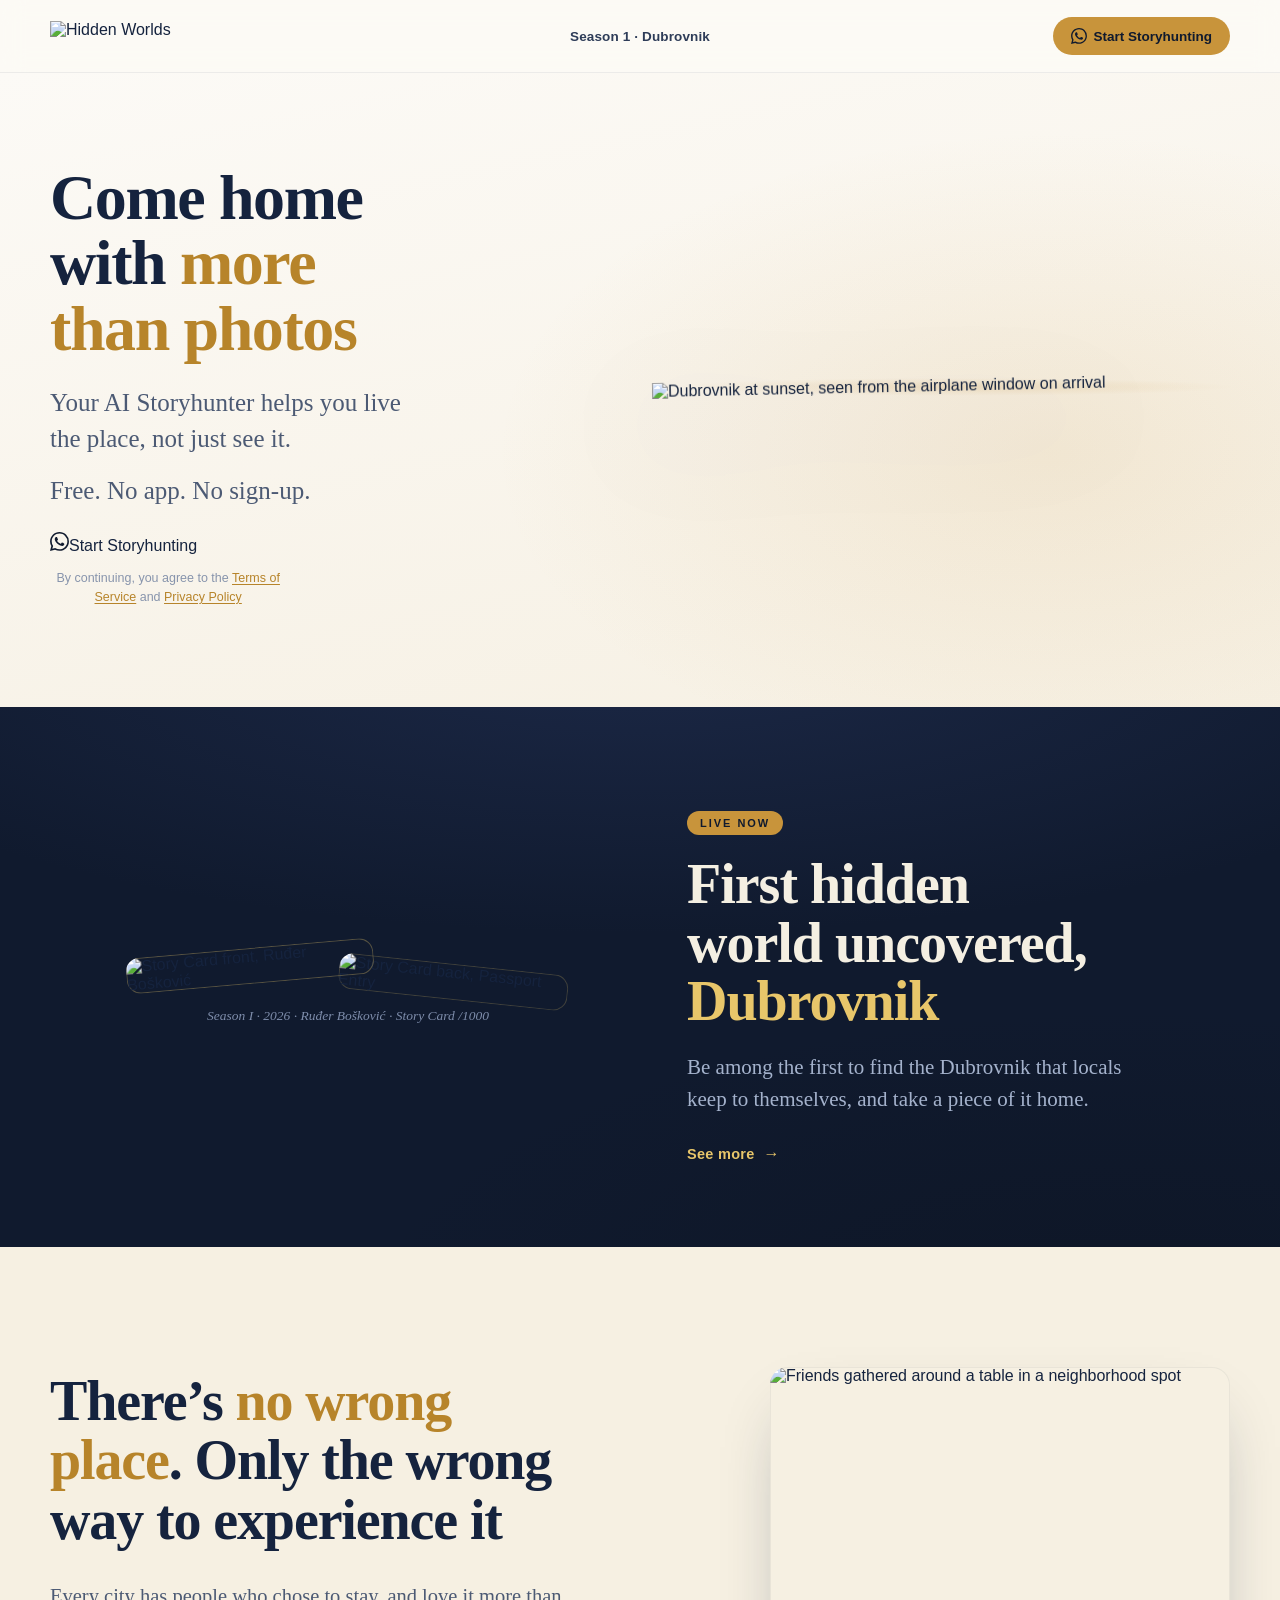
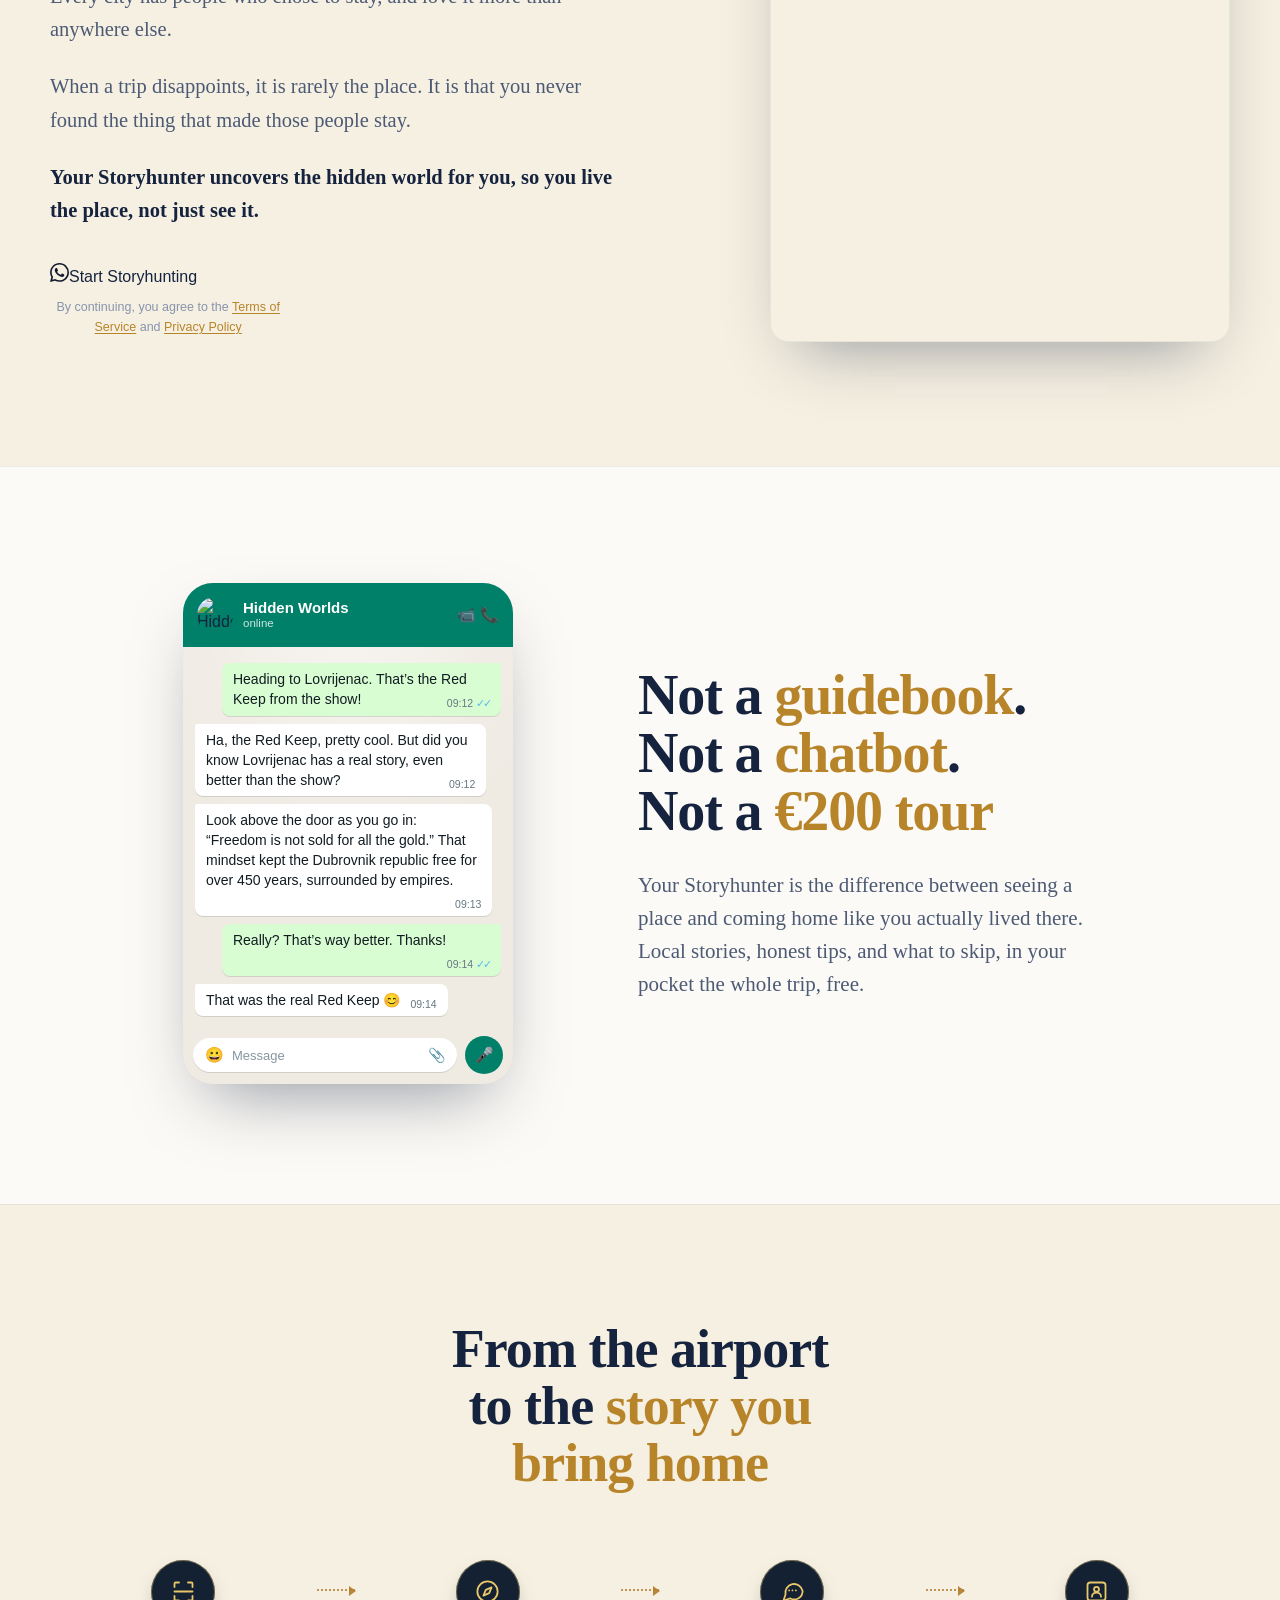
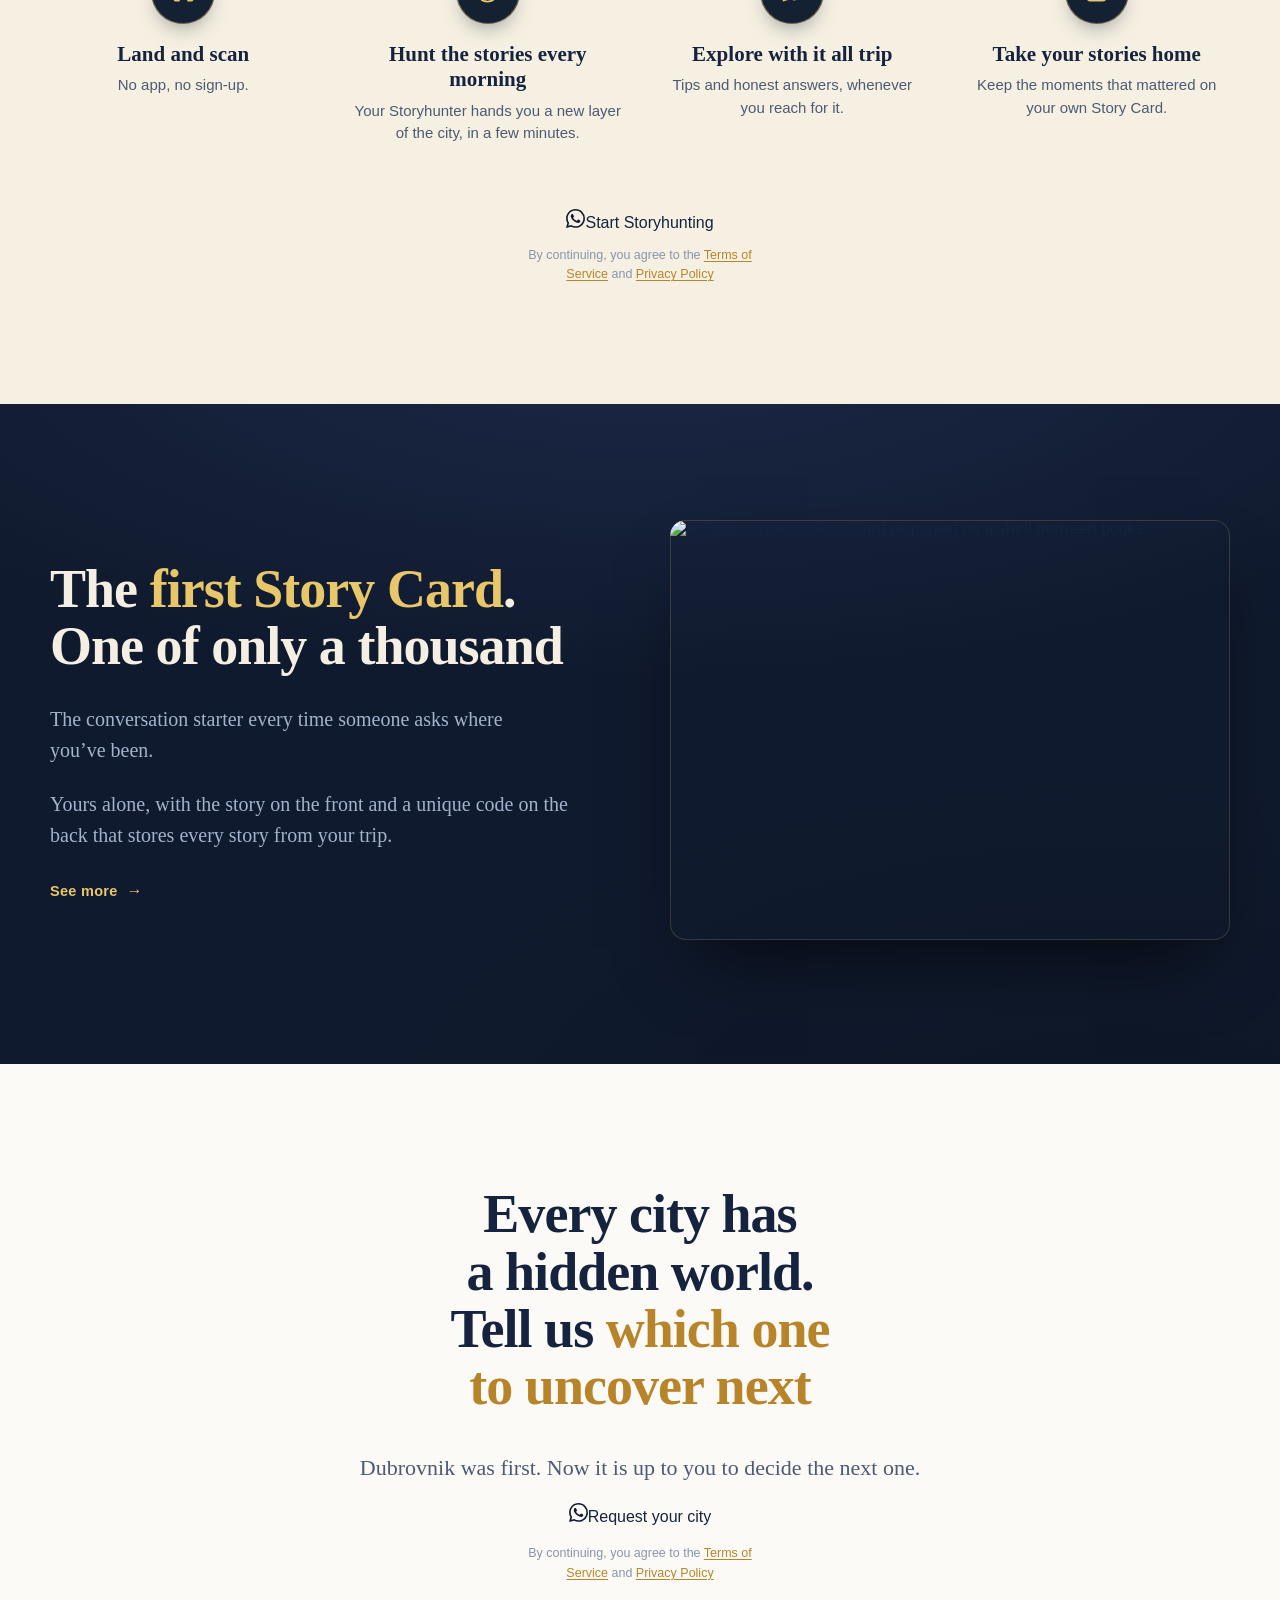
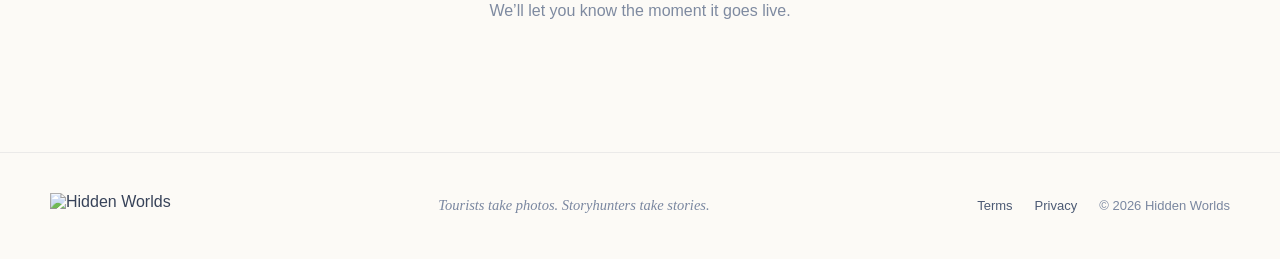
==== commit 789501c3: "Hero mobile reorder: headline -> subtitle -> image -> Free/button/ToS Split the hero into text / ima" ====
--- a/fastapi-build/templates/index.html
+++ b/fastapi-build/templates/index.html
@@ -22,8 +22,9 @@
   .hw-connector i::after{ content: ''; position: absolute; right: -1px; top: -5px; border-left: 7px solid rgba(176,124,42,0.9); border-top: 5px solid transparent; border-bottom: 5px solid transparent; }
   .hero-grid{ display: grid; }
   @media (max-width: 860px){
-    .hero-grid{ grid-template-columns: 1fr !important; gap: 48px !important; padding-top: 60px !important; padding-bottom: 72px !important; text-align: center; }
-    .hero-grid > div:first-child{ display: flex; flex-direction: column; align-items: center; }
+    .hero-grid{ grid-template-columns: 1fr !important; grid-template-areas: "text" "image" "cta" !important; gap: 40px !important; padding-top: 56px !important; padding-bottom: 72px !important; text-align: center; }
+    .hero-text, .hero-action{ display: flex; flex-direction: column; align-items: center; align-self: auto !important; }
+    .hero-action .hero-cta{ margin-top: 0 !important; }
     .hero-grid h1, .hero-grid p{ margin-left: auto !important; margin-right: auto !important; }
     .hero-cta{ align-items: center !important; }
   }
@@ -62,21 +63,22 @@
     <!-- ░░░░ 1 · HERO ░░░░ -->
     <section data-screen-label="Hero" style="position: relative; overflow: hidden; background: linear-gradient(168deg, #FCFAF6 0%, #F6F0E3 100%);">
       <div style="position: absolute; inset: 0; pointer-events: none; background: radial-gradient(70% 82% at 82% 60%, rgba(200,148,59,0.13), rgba(200,148,59,0) 62%);"></div>
-      <div class="hero-grid" style="position: relative; z-index: 2; max-width: 1180px; margin: 0 auto; padding: 92px 40px 100px; grid-template-columns: 1fr minmax(400px, 580px); gap: 56px; align-items: center;">
-        <div>
-        <h1 style="font-family: 'Newsreader', Georgia, serif; font-weight: 800; font-size: clamp(40px, 5vw, 76px); line-height: 1.02; letter-spacing: -0.022em; color: #15233E; margin: 0; max-width: 13ch; text-wrap: balance;">Come home with <span style="color: #B7842A;">more than photos</span></h1>
-        <p style="font-family: 'Newsreader', Georgia, serif; font-size: clamp(19px, 2.1vw, 25px); line-height: 1.45; color: #4C5A74; margin: 24px 0 0; max-width: 30ch; text-wrap: pretty;">Your AI Storyhunter helps you live the place, not just see it.</p>
-        <p style="font-family: 'Newsreader', Georgia, serif; font-size: clamp(19px, 2.1vw, 25px); line-height: 1.45; color: #4C5A74; margin: 10px 0 0; max-width: 30ch; text-wrap: pretty;">Free. No app. No sign-up.</p>
-        <div class="hero-cta" style="display: flex; flex-direction: column; align-items: flex-start; gap: 14px; margin-top: 34px;">
-          <x-import component-from-global-scope="HiddenWorldsDesignSystem_2a38ca.Button" variant="solid" size="lg" as="a" href="https://wa.me/385998427803" target="_blank" rel="noopener" hint-size="auto,52px"><svg viewBox="0 0 24 24" width="19" height="19" style="flex: none;" aria-hidden="true"><path fill="#101A2E" d="M17.472 14.382c-.297-.149-1.758-.867-2.03-.967-.273-.099-.471-.148-.67.15-.197.297-.767.966-.94 1.164-.173.199-.347.223-.644.075-.297-.15-1.255-.463-2.39-1.475-.883-.788-1.48-1.761-1.653-2.059-.173-.297-.018-.458.13-.606.134-.133.298-.347.446-.52.149-.174.198-.298.298-.497.099-.198.05-.371-.025-.52-.075-.149-.669-1.612-.916-2.207-.242-.579-.487-.5-.669-.51-.173-.008-.371-.01-.57-.01-.198 0-.52.074-.793.372s-1.04 1.016-1.04 2.479 1.065 2.876 1.213 3.074c.149.198 2.096 3.2 5.077 4.487.709.306 1.262.489 1.694.625.712.227 1.36.195 1.871.118.571-.085 1.758-.719 2.006-1.413.248-.694.248-1.289.173-1.413-.074-.124-.272-.198-.57-.347m-5.421 7.403h-.004a9.87 9.87 0 01-5.031-1.378l-.361-.214-3.741.982.998-3.648-.235-.374a9.86 9.86 0 01-1.51-5.26c.001-5.45 4.436-9.884 9.888-9.884 2.64 0 5.122 1.03 6.988 2.898a9.825 9.825 0 012.893 6.994c-.003 5.45-4.437 9.885-9.885 9.885M20.52 3.449C18.24 1.245 15.24 0 12.045 0 5.463 0 .104 5.358.101 11.892c0 2.096.547 4.142 1.588 5.945L0 24l6.305-1.654a11.882 11.882 0 005.683 1.448h.005c6.582 0 11.94-5.358 11.944-11.893a11.821 11.821 0 00-3.487-8.453z"/></svg><span>Start Storyhunting</span></x-import>
-          <p style="font-family: -apple-system, BlinkMacSystemFont, 'Segoe UI', Roboto, sans-serif; font-size: 12.5px; line-height: 1.55; color: #8794AC; margin: 0; max-width: 34ch; text-align: center;">By continuing, you agree to the <a href="https://hiddenworlds.travel/terms#terms" data-tc="terms" style="color: #B7842A; text-decoration: underline; text-underline-offset: 2px; cursor: pointer;">Terms of Service</a> and <a href="https://hiddenworlds.travel/terms#privacy" data-tc="privacy" style="color: #B7842A; text-decoration: underline; text-underline-offset: 2px; cursor: pointer;">Privacy Policy</a></p>
-        </div>
-      </div>
-
-        <div style="display: flex; justify-content: center;">
+      <div class="hero-grid" style="position: relative; z-index: 2; max-width: 1180px; margin: 0 auto; padding: 92px 40px 100px; display: grid; grid-template-columns: 1fr minmax(400px, 580px); grid-template-areas: 'text image' 'cta image'; column-gap: 56px; row-gap: 16px; align-items: center;">
+        <div class="hero-text" style="grid-area: text; align-self: end;">
+          <h1 style="font-family: 'Newsreader', Georgia, serif; font-weight: 800; font-size: clamp(40px, 5vw, 76px); line-height: 1.02; letter-spacing: -0.022em; color: #15233E; margin: 0; max-width: 13ch; text-wrap: balance;">Come home with <span style="color: #B7842A;">more than photos</span></h1>
+          <p style="font-family: 'Newsreader', Georgia, serif; font-size: clamp(19px, 2.1vw, 25px); line-height: 1.45; color: #4C5A74; margin: 24px 0 0; max-width: 30ch; text-wrap: pretty;">Your AI Storyhunter helps you live the place, not just see it.</p>
+        </div>
+        <div class="hero-media" style="grid-area: image; display: flex; justify-content: center; align-self: center;">
           <div style="position: relative; width: clamp(400px, 45vw, 580px);">
             <div style="position: absolute; inset: -10%; background: radial-gradient(58% 58% at 52% 54%, rgba(200,148,59,0.18), rgba(200,148,59,0) 70%); pointer-events: none;"></div>
             <img src="/static/assets/hero-airplane-window-v2.png" alt="Dubrovnik at sunset, seen from the airplane window on arrival" style="position: relative; display: block; width: 100%; height: auto; transform: rotate(-1.2deg); filter: drop-shadow(0 34px 56px rgba(28,52,86,0.32));" />
+          </div>
+        </div>
+        <div class="hero-action" style="grid-area: cta; align-self: start;">
+          <p style="font-family: 'Newsreader', Georgia, serif; font-size: clamp(19px, 2.1vw, 25px); line-height: 1.45; color: #4C5A74; margin: 0; max-width: 30ch; text-wrap: pretty;">Free. No app. No sign-up.</p>
+          <div class="hero-cta" style="display: flex; flex-direction: column; align-items: flex-start; gap: 14px; margin-top: 22px;">
+            <x-import component-from-global-scope="HiddenWorldsDesignSystem_2a38ca.Button" variant="solid" size="lg" as="a" href="https://wa.me/385998427803" target="_blank" rel="noopener" hint-size="auto,52px"><svg viewBox="0 0 24 24" width="19" height="19" style="flex: none;" aria-hidden="true"><path fill="#101A2E" d="M17.472 14.382c-.297-.149-1.758-.867-2.03-.967-.273-.099-.471-.148-.67.15-.197.297-.767.966-.94 1.164-.173.199-.347.223-.644.075-.297-.15-1.255-.463-2.39-1.475-.883-.788-1.48-1.761-1.653-2.059-.173-.297-.018-.458.13-.606.134-.133.298-.347.446-.52.149-.174.198-.298.298-.497.099-.198.05-.371-.025-.52-.075-.149-.669-1.612-.916-2.207-.242-.579-.487-.5-.669-.51-.173-.008-.371-.01-.57-.01-.198 0-.52.074-.793.372s-1.04 1.016-1.04 2.479 1.065 2.876 1.213 3.074c.149.198 2.096 3.2 5.077 4.487.709.306 1.262.489 1.694.625.712.227 1.36.195 1.871.118.571-.085 1.758-.719 2.006-1.413.248-.694.248-1.289.173-1.413-.074-.124-.272-.198-.57-.347m-5.421 7.403h-.004a9.87 9.87 0 01-5.031-1.378l-.361-.214-3.741.982.998-3.648-.235-.374a9.86 9.86 0 01-1.51-5.26c.001-5.45 4.436-9.884 9.888-9.884 2.64 0 5.122 1.03 6.988 2.898a9.825 9.825 0 012.893 6.994c-.003 5.45-4.437 9.885-9.885 9.885M20.52 3.449C18.24 1.245 15.24 0 12.045 0 5.463 0 .104 5.358.101 11.892c0 2.096.547 4.142 1.588 5.945L0 24l6.305-1.654a11.882 11.882 0 005.683 1.448h.005c6.582 0 11.94-5.358 11.944-11.893a11.821 11.821 0 00-3.487-8.453z"/></svg><span>Start Storyhunting</span></x-import>
+            <p style="font-family: -apple-system, BlinkMacSystemFont, 'Segoe UI', Roboto, sans-serif; font-size: 12.5px; line-height: 1.55; color: #8794AC; margin: 0; max-width: 34ch; text-align: center;">By continuing, you agree to the <a href="https://hiddenworlds.travel/terms#terms" data-tc="terms" style="color: #B7842A; text-decoration: underline; text-underline-offset: 2px; cursor: pointer;">Terms of Service</a> and <a href="https://hiddenworlds.travel/terms#privacy" data-tc="privacy" style="color: #B7842A; text-decoration: underline; text-underline-offset: 2px; cursor: pointer;">Privacy Policy</a></p>
           </div>
         </div>
       </div>
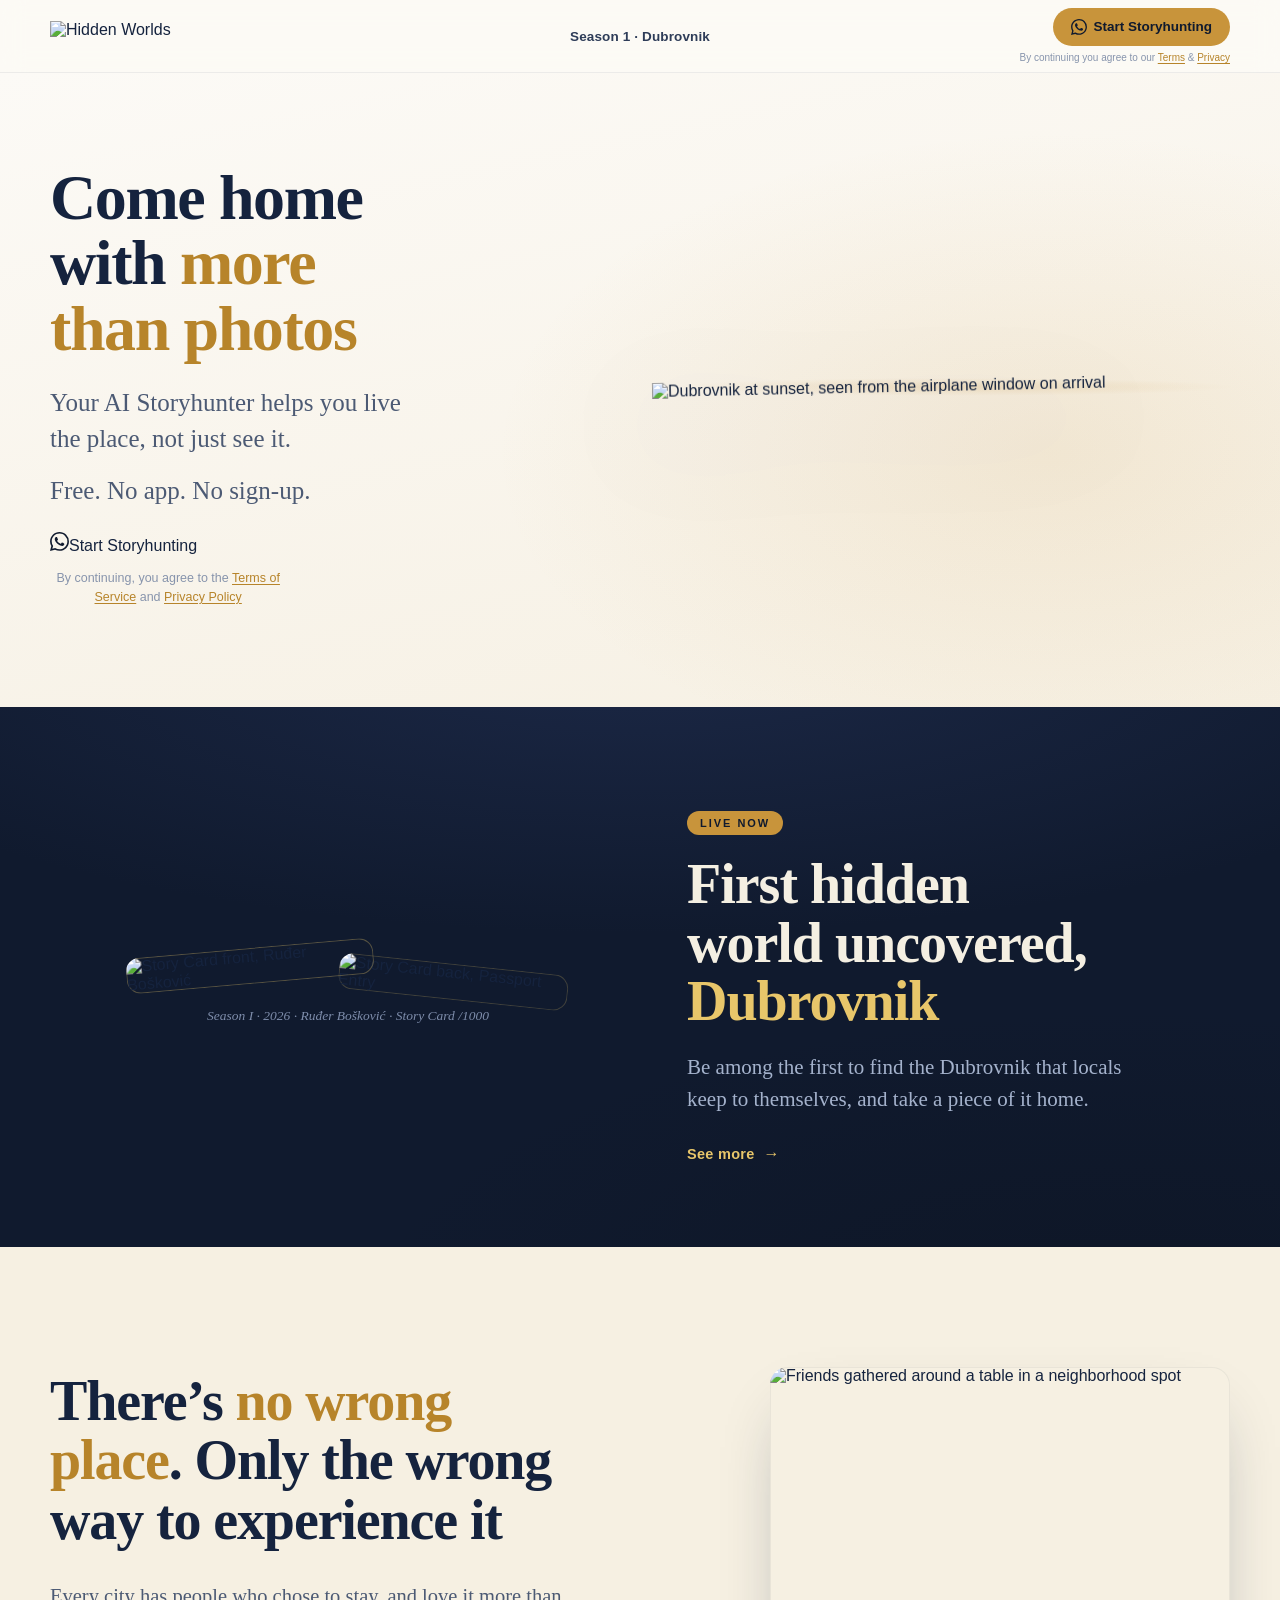
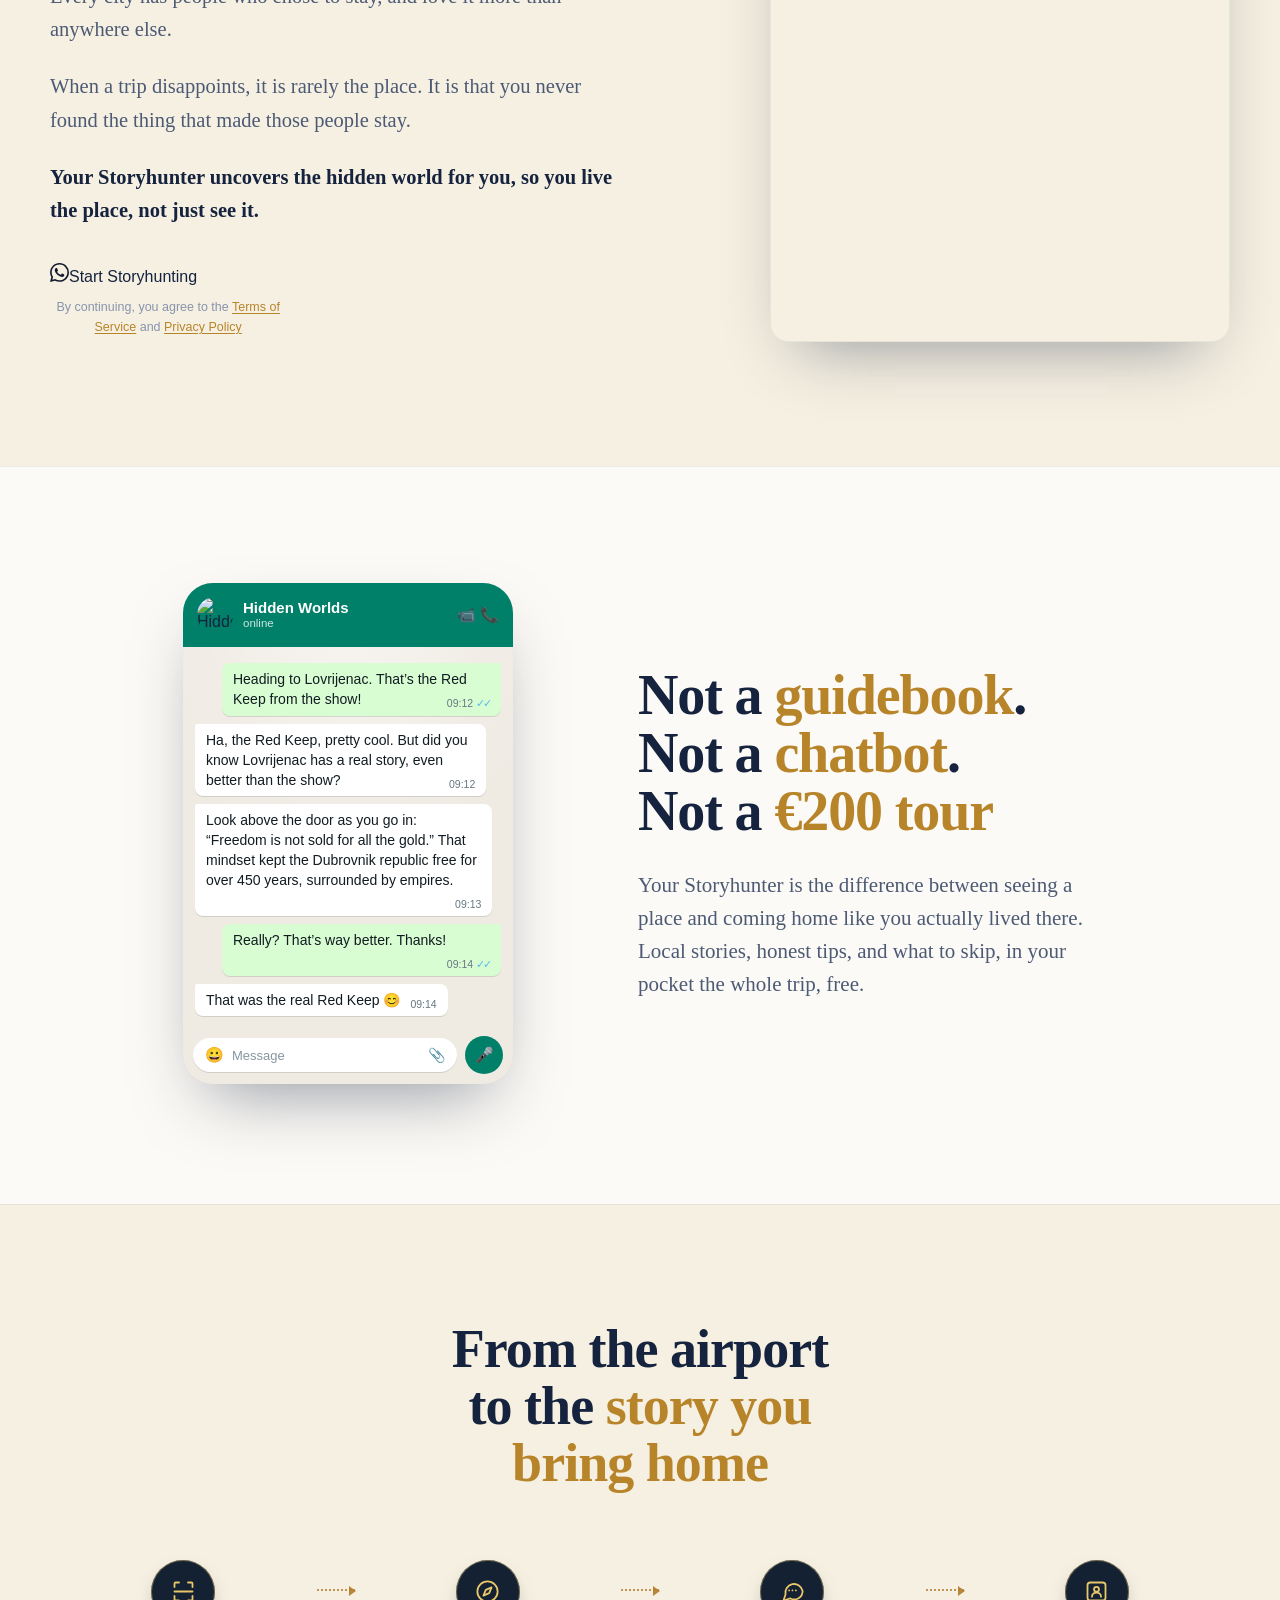
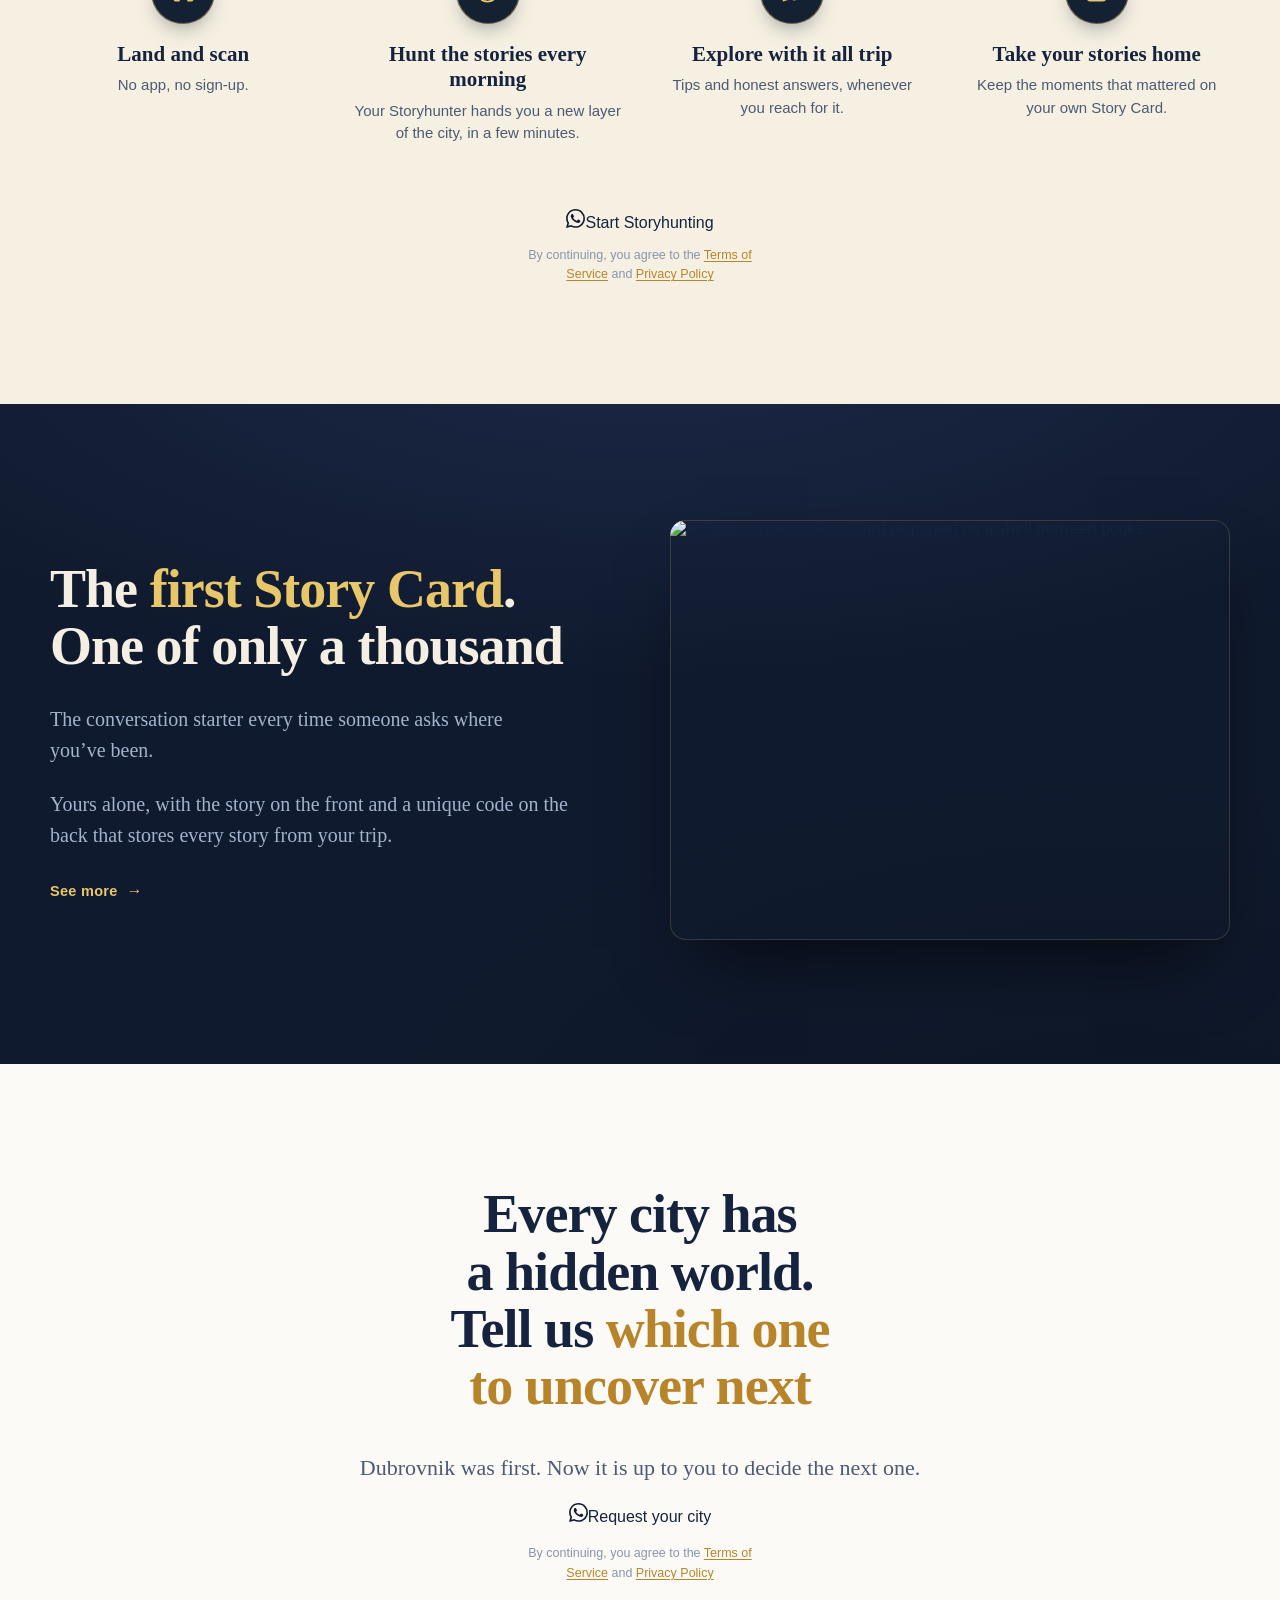
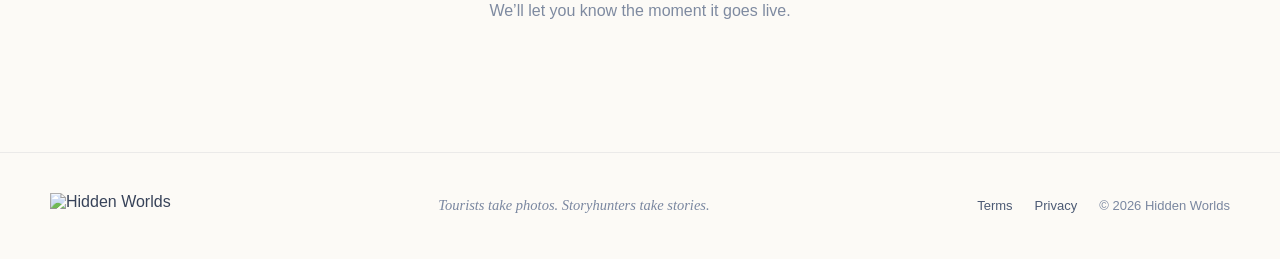
==== commit ddc02530: "Fix dev feedback: ToS on nav button + mobile hero overflow - Add Terms & Privacy consent line under " ====
--- a/fastapi-build/templates/index.html
+++ b/fastapi-build/templates/index.html
@@ -27,12 +27,14 @@
     .hero-action .hero-cta{ margin-top: 0 !important; }
     .hero-grid h1, .hero-grid p{ margin-left: auto !important; margin-right: auto !important; }
     .hero-cta{ align-items: center !important; }
+    .hero-media > div{ width: min(440px, 100%) !important; }
   }
   @media (max-width: 768px){
     [style*="grid-template-columns"]{ grid-template-columns: 1fr !important; }
-    .hw-nav{ grid-template-columns: 1fr auto !important; }
+    .hw-nav{ grid-template-columns: 1fr auto !important; height: auto !important; min-height: 72px !important; padding-top: 9px !important; padding-bottom: 9px !important; }
     .hw-nav-season{ display: none !important; }
     .hw-nav-cta{ padding: 9px 14px !important; font-size: 12.5px !important; }
+    .hw-nav-tos{ white-space: normal !important; max-width: 150px !important; font-size: 9.5px !important; line-height: 1.3 !important; }
     [style*="max-width: 1180px"]{ padding-left: 22px !important; padding-right: 22px !important; }
     .zz > *{ order: 0 !important; }
     .m-stack{ flex-direction: column !important; }
@@ -54,7 +56,7 @@
         <img src="/static/assets/hw-mark-ink.png" alt="Hidden Worlds" style="display: block; height: 30px; width: auto;" />
       </a>
       <a class="hw-nav-season" href="/story-card" style="justify-self: center; font-family: -apple-system, BlinkMacSystemFont, 'Segoe UI', Roboto, sans-serif; font-weight: 600; font-size: 13.5px; text-decoration: none; color: #2E3C58; letter-spacing: 0.01em;" style-hover="color: #101A2E;">Season 1 &middot; Dubrovnik</a>
-      <a class="hw-nav-cta" href="https://wa.me/385998427803" target="_blank" rel="noopener" style="justify-self: end; font-family: -apple-system, BlinkMacSystemFont, 'Segoe UI', Roboto, sans-serif; font-weight: 600; font-size: 13.5px; text-decoration: none; color: #101A2E; background: #C8943B; padding: 11px 18px; border-radius: 999px; display: inline-flex; align-items: center; gap: 7px;" style-hover="background: #D9AE54;"><svg viewBox="0 0 24 24" width="16" height="16" style="flex: none;" aria-hidden="true"><path fill="#101A2E" d="M17.472 14.382c-.297-.149-1.758-.867-2.03-.967-.273-.099-.471-.148-.67.15-.197.297-.767.966-.94 1.164-.173.199-.347.223-.644.075-.297-.15-1.255-.463-2.39-1.475-.883-.788-1.48-1.761-1.653-2.059-.173-.297-.018-.458.13-.606.134-.133.298-.347.446-.52.149-.174.198-.298.298-.497.099-.198.05-.371-.025-.52-.075-.149-.669-1.612-.916-2.207-.242-.579-.487-.5-.669-.51-.173-.008-.371-.01-.57-.01-.198 0-.52.074-.793.372s-1.04 1.016-1.04 2.479 1.065 2.876 1.213 3.074c.149.198 2.096 3.2 5.077 4.487.709.306 1.262.489 1.694.625.712.227 1.36.195 1.871.118.571-.085 1.758-.719 2.006-1.413.248-.694.248-1.289.173-1.413-.074-.124-.272-.198-.57-.347m-5.421 7.403h-.004a9.87 9.87 0 01-5.031-1.378l-.361-.214-3.741.982.998-3.648-.235-.374a9.86 9.86 0 01-1.51-5.26c.001-5.45 4.436-9.884 9.888-9.884 2.64 0 5.122 1.03 6.988 2.898a9.825 9.825 0 012.893 6.994c-.003 5.45-4.437 9.885-9.885 9.885M20.52 3.449C18.24 1.245 15.24 0 12.045 0 5.463 0 .104 5.358.101 11.892c0 2.096.547 4.142 1.588 5.945L0 24l6.305-1.654a11.882 11.882 0 005.683 1.448h.005c6.582 0 11.94-5.358 11.944-11.893a11.821 11.821 0 00-3.487-8.453z"/></svg>Start Storyhunting</a>
+      <div style="justify-self: end; display: flex; flex-direction: column; align-items: flex-end; gap: 5px;"><a class="hw-nav-cta" href="https://wa.me/385998427803" target="_blank" rel="noopener" style="font-family: -apple-system, BlinkMacSystemFont, 'Segoe UI', Roboto, sans-serif; font-weight: 600; font-size: 13.5px; text-decoration: none; color: #101A2E; background: #C8943B; padding: 11px 18px; border-radius: 999px; display: inline-flex; align-items: center; gap: 7px;" style-hover="background: #D9AE54;"><svg viewBox="0 0 24 24" width="16" height="16" style="flex: none;" aria-hidden="true"><path fill="#101A2E" d="M17.472 14.382c-.297-.149-1.758-.867-2.03-.967-.273-.099-.471-.148-.67.15-.197.297-.767.966-.94 1.164-.173.199-.347.223-.644.075-.297-.15-1.255-.463-2.39-1.475-.883-.788-1.48-1.761-1.653-2.059-.173-.297-.018-.458.13-.606.134-.133.298-.347.446-.52.149-.174.198-.298.298-.497.099-.198.05-.371-.025-.52-.075-.149-.669-1.612-.916-2.207-.242-.579-.487-.5-.669-.51-.173-.008-.371-.01-.57-.01-.198 0-.52.074-.793.372s-1.04 1.016-1.04 2.479 1.065 2.876 1.213 3.074c.149.198 2.096 3.2 5.077 4.487.709.306 1.262.489 1.694.625.712.227 1.36.195 1.871.118.571-.085 1.758-.719 2.006-1.413.248-.694.248-1.289.173-1.413-.074-.124-.272-.198-.57-.347m-5.421 7.403h-.004a9.87 9.87 0 01-5.031-1.378l-.361-.214-3.741.982.998-3.648-.235-.374a9.86 9.86 0 01-1.51-5.26c.001-5.45 4.436-9.884 9.888-9.884 2.64 0 5.122 1.03 6.988 2.898a9.825 9.825 0 012.893 6.994c-.003 5.45-4.437 9.885-9.885 9.885M20.52 3.449C18.24 1.245 15.24 0 12.045 0 5.463 0 .104 5.358.101 11.892c0 2.096.547 4.142 1.588 5.945L0 24l6.305-1.654a11.882 11.882 0 005.683 1.448h.005c6.582 0 11.94-5.358 11.944-11.893a11.821 11.821 0 00-3.487-8.453z"/></svg>Start Storyhunting</a><span class="hw-nav-tos" style="font-family: -apple-system, BlinkMacSystemFont, 'Segoe UI', Roboto, sans-serif; font-size: 10px; line-height: 1.35; color: #8794AC; text-align: right; max-width: 260px; white-space: nowrap;">By continuing you agree to our <a href="https://hiddenworlds.travel/terms#terms" data-tc="terms" style="color: #B7842A; text-decoration: underline; text-underline-offset: 2px; cursor: pointer;">Terms</a> &amp; <a href="https://hiddenworlds.travel/terms#privacy" data-tc="privacy" style="color: #B7842A; text-decoration: underline; text-underline-offset: 2px; cursor: pointer;">Privacy</a></span></div>
     </nav>
   </header>
 
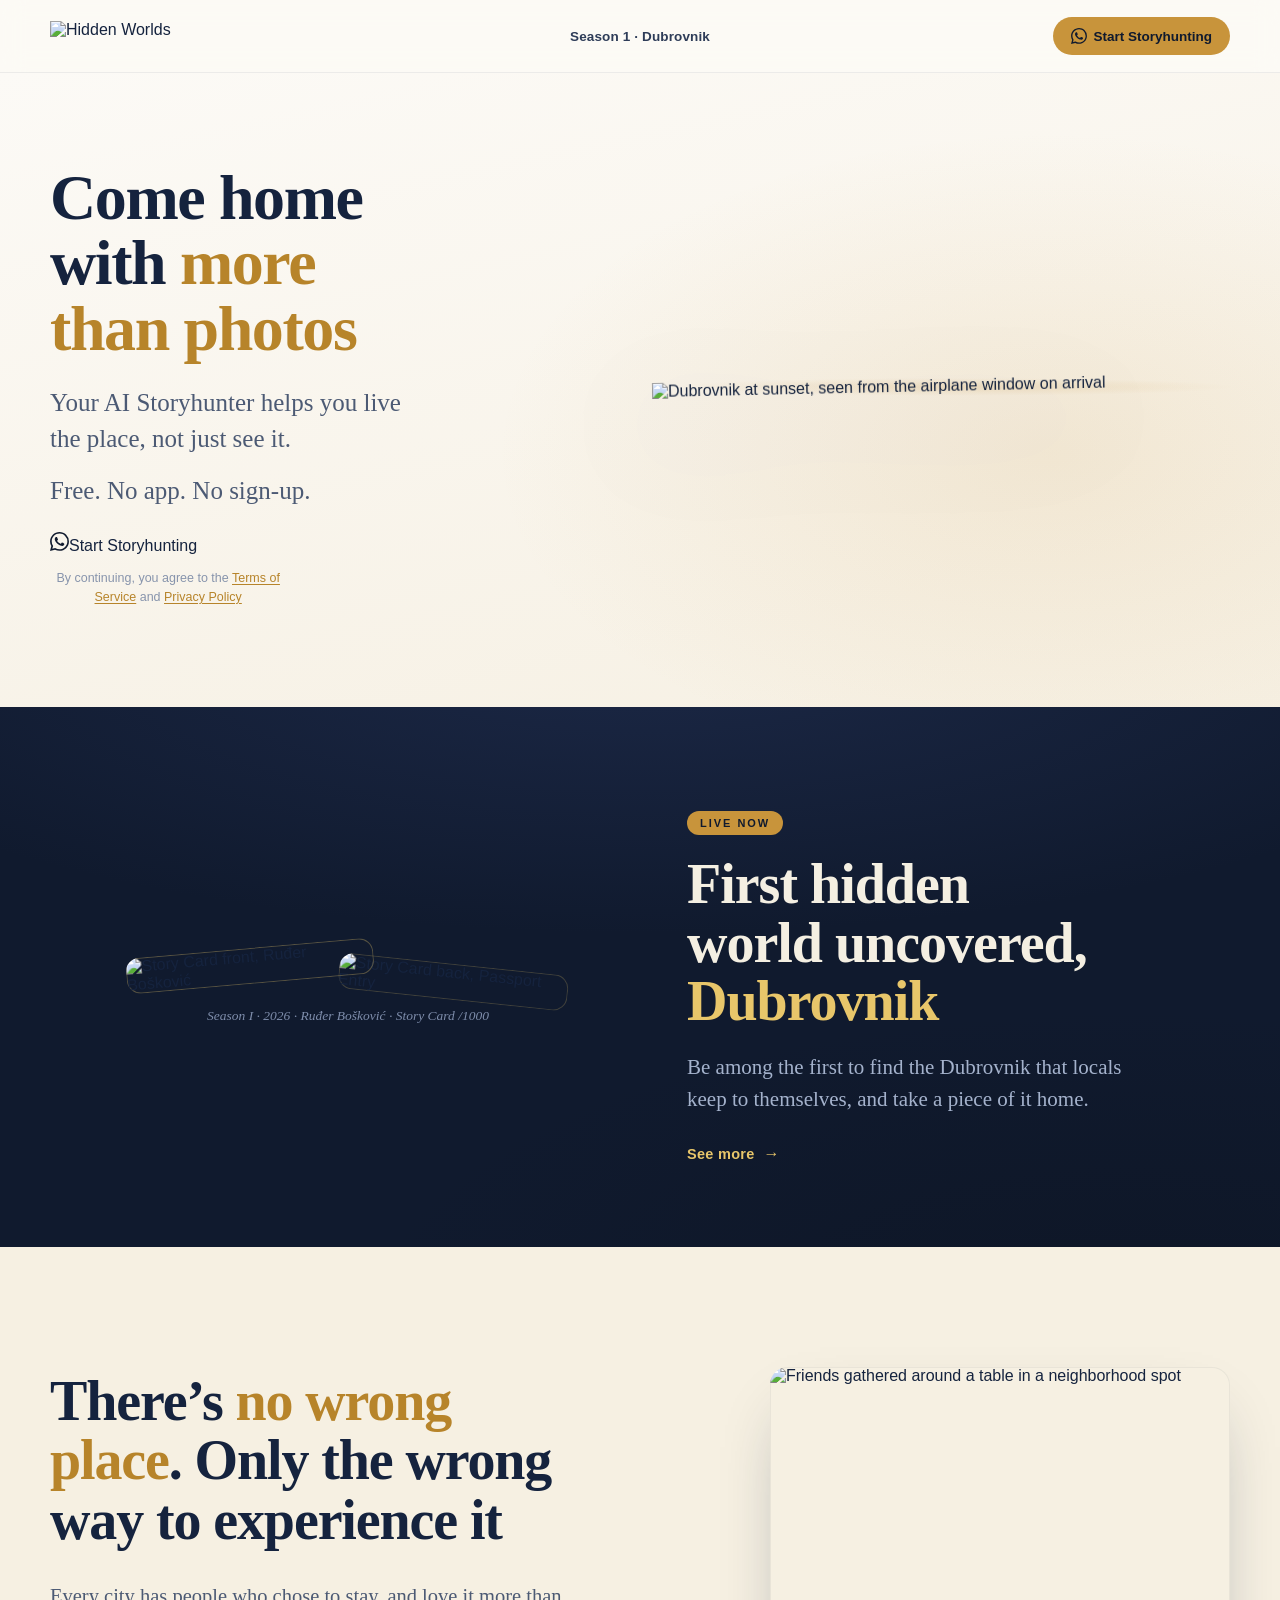
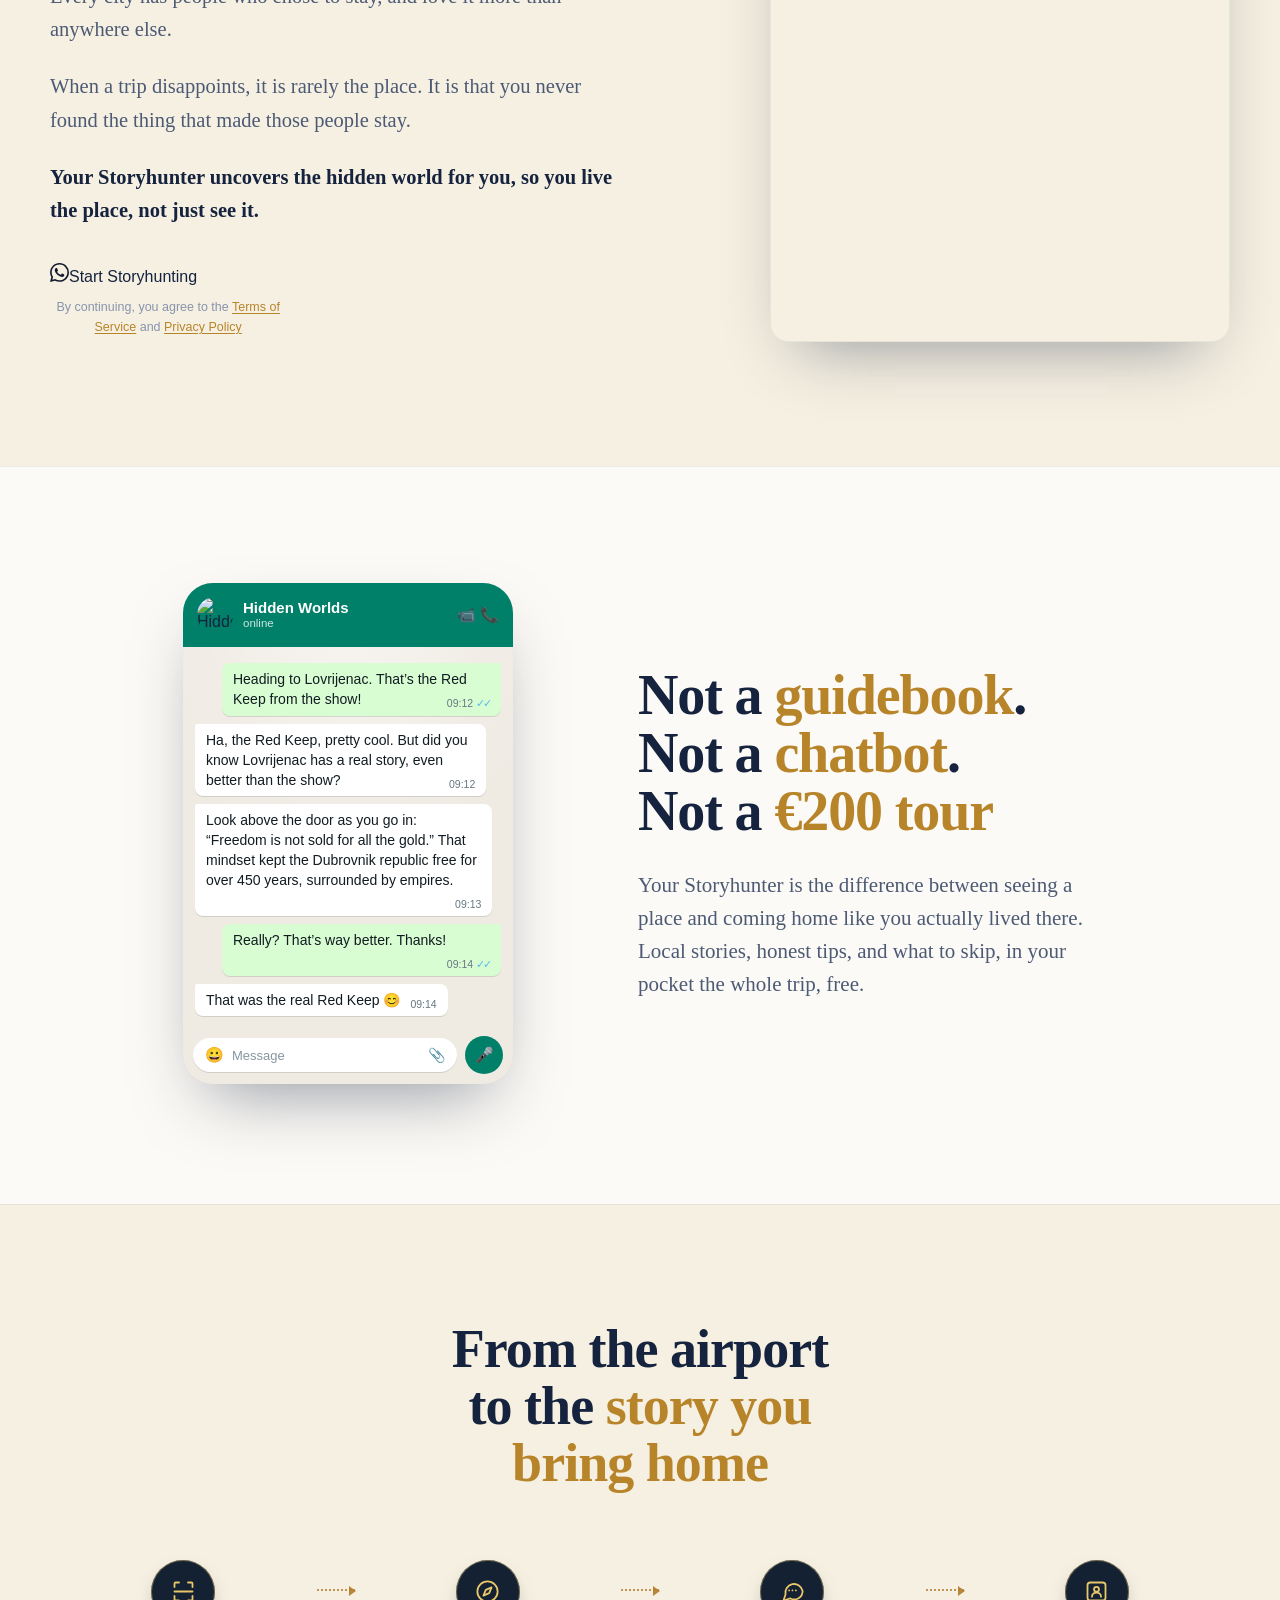
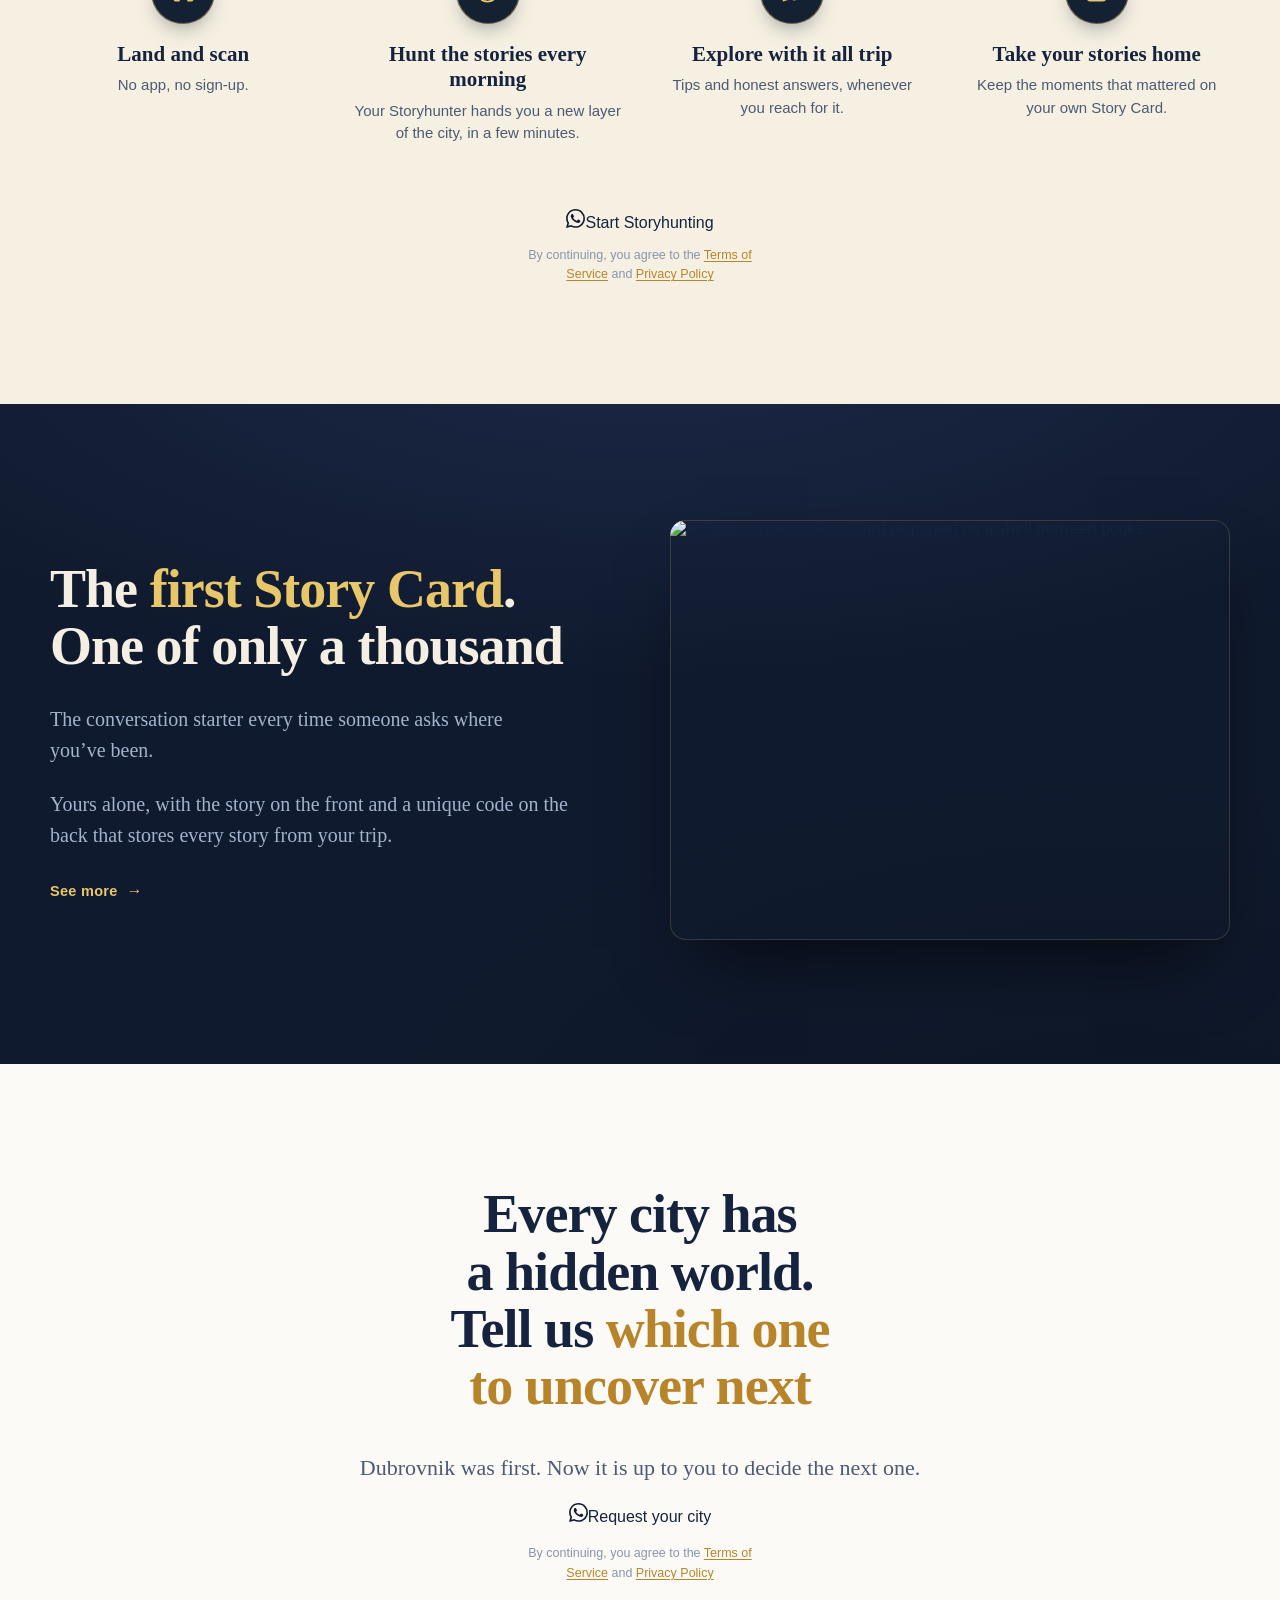
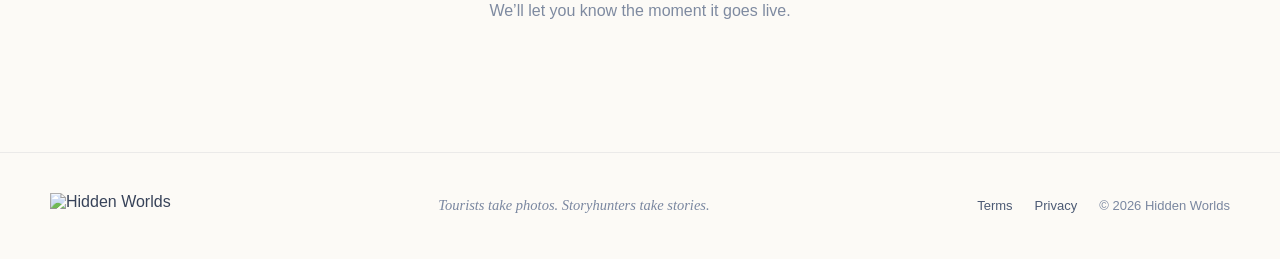
==== commit fb45fb2a: "Nav WhatsApp button: replace inline ToS line with a confirm interstitial - Remove the "By continuing" ====
--- a/fastapi-build/templates/index.html
+++ b/fastapi-build/templates/index.html
@@ -31,10 +31,9 @@
   }
   @media (max-width: 768px){
     [style*="grid-template-columns"]{ grid-template-columns: 1fr !important; }
-    .hw-nav{ grid-template-columns: 1fr auto !important; height: auto !important; min-height: 72px !important; padding-top: 9px !important; padding-bottom: 9px !important; }
+    .hw-nav{ grid-template-columns: 1fr auto !important; }
     .hw-nav-season{ display: none !important; }
     .hw-nav-cta{ padding: 9px 14px !important; font-size: 12.5px !important; }
-    .hw-nav-tos{ white-space: normal !important; max-width: 150px !important; font-size: 9.5px !important; line-height: 1.3 !important; }
     [style*="max-width: 1180px"]{ padding-left: 22px !important; padding-right: 22px !important; }
     .zz > *{ order: 0 !important; }
     .m-stack{ flex-direction: column !important; }
@@ -56,7 +55,7 @@
         <img src="/static/assets/hw-mark-ink.png" alt="Hidden Worlds" style="display: block; height: 30px; width: auto;" />
       </a>
       <a class="hw-nav-season" href="/story-card" style="justify-self: center; font-family: -apple-system, BlinkMacSystemFont, 'Segoe UI', Roboto, sans-serif; font-weight: 600; font-size: 13.5px; text-decoration: none; color: #2E3C58; letter-spacing: 0.01em;" style-hover="color: #101A2E;">Season 1 &middot; Dubrovnik</a>
-      <div style="justify-self: end; display: flex; flex-direction: column; align-items: flex-end; gap: 5px;"><a class="hw-nav-cta" href="https://wa.me/385998427803" target="_blank" rel="noopener" style="font-family: -apple-system, BlinkMacSystemFont, 'Segoe UI', Roboto, sans-serif; font-weight: 600; font-size: 13.5px; text-decoration: none; color: #101A2E; background: #C8943B; padding: 11px 18px; border-radius: 999px; display: inline-flex; align-items: center; gap: 7px;" style-hover="background: #D9AE54;"><svg viewBox="0 0 24 24" width="16" height="16" style="flex: none;" aria-hidden="true"><path fill="#101A2E" d="M17.472 14.382c-.297-.149-1.758-.867-2.03-.967-.273-.099-.471-.148-.67.15-.197.297-.767.966-.94 1.164-.173.199-.347.223-.644.075-.297-.15-1.255-.463-2.39-1.475-.883-.788-1.48-1.761-1.653-2.059-.173-.297-.018-.458.13-.606.134-.133.298-.347.446-.52.149-.174.198-.298.298-.497.099-.198.05-.371-.025-.52-.075-.149-.669-1.612-.916-2.207-.242-.579-.487-.5-.669-.51-.173-.008-.371-.01-.57-.01-.198 0-.52.074-.793.372s-1.04 1.016-1.04 2.479 1.065 2.876 1.213 3.074c.149.198 2.096 3.2 5.077 4.487.709.306 1.262.489 1.694.625.712.227 1.36.195 1.871.118.571-.085 1.758-.719 2.006-1.413.248-.694.248-1.289.173-1.413-.074-.124-.272-.198-.57-.347m-5.421 7.403h-.004a9.87 9.87 0 01-5.031-1.378l-.361-.214-3.741.982.998-3.648-.235-.374a9.86 9.86 0 01-1.51-5.26c.001-5.45 4.436-9.884 9.888-9.884 2.64 0 5.122 1.03 6.988 2.898a9.825 9.825 0 012.893 6.994c-.003 5.45-4.437 9.885-9.885 9.885M20.52 3.449C18.24 1.245 15.24 0 12.045 0 5.463 0 .104 5.358.101 11.892c0 2.096.547 4.142 1.588 5.945L0 24l6.305-1.654a11.882 11.882 0 005.683 1.448h.005c6.582 0 11.94-5.358 11.944-11.893a11.821 11.821 0 00-3.487-8.453z"/></svg>Start Storyhunting</a><span class="hw-nav-tos" style="font-family: -apple-system, BlinkMacSystemFont, 'Segoe UI', Roboto, sans-serif; font-size: 10px; line-height: 1.35; color: #8794AC; text-align: right; max-width: 260px; white-space: nowrap;">By continuing you agree to our <a href="https://hiddenworlds.travel/terms#terms" data-tc="terms" style="color: #B7842A; text-decoration: underline; text-underline-offset: 2px; cursor: pointer;">Terms</a> &amp; <a href="https://hiddenworlds.travel/terms#privacy" data-tc="privacy" style="color: #B7842A; text-decoration: underline; text-underline-offset: 2px; cursor: pointer;">Privacy</a></span></div>
+      <a class="hw-nav-cta" data-wa-confirm href="https://wa.me/385998427803" target="_blank" rel="noopener" style="justify-self: end; font-family: -apple-system, BlinkMacSystemFont, 'Segoe UI', Roboto, sans-serif; font-weight: 600; font-size: 13.5px; text-decoration: none; color: #101A2E; background: #C8943B; padding: 11px 18px; border-radius: 999px; display: inline-flex; align-items: center; gap: 7px;" style-hover="background: #D9AE54;"><svg viewBox="0 0 24 24" width="16" height="16" style="flex: none;" aria-hidden="true"><path fill="#101A2E" d="M17.472 14.382c-.297-.149-1.758-.867-2.03-.967-.273-.099-.471-.148-.67.15-.197.297-.767.966-.94 1.164-.173.199-.347.223-.644.075-.297-.15-1.255-.463-2.39-1.475-.883-.788-1.48-1.761-1.653-2.059-.173-.297-.018-.458.13-.606.134-.133.298-.347.446-.52.149-.174.198-.298.298-.497.099-.198.05-.371-.025-.52-.075-.149-.669-1.612-.916-2.207-.242-.579-.487-.5-.669-.51-.173-.008-.371-.01-.57-.01-.198 0-.52.074-.793.372s-1.04 1.016-1.04 2.479 1.065 2.876 1.213 3.074c.149.198 2.096 3.2 5.077 4.487.709.306 1.262.489 1.694.625.712.227 1.36.195 1.871.118.571-.085 1.758-.719 2.006-1.413.248-.694.248-1.289.173-1.413-.074-.124-.272-.198-.57-.347m-5.421 7.403h-.004a9.87 9.87 0 01-5.031-1.378l-.361-.214-3.741.982.998-3.648-.235-.374a9.86 9.86 0 01-1.51-5.26c.001-5.45 4.436-9.884 9.888-9.884 2.64 0 5.122 1.03 6.988 2.898a9.825 9.825 0 012.893 6.994c-.003 5.45-4.437 9.885-9.885 9.885M20.52 3.449C18.24 1.245 15.24 0 12.045 0 5.463 0 .104 5.358.101 11.892c0 2.096.547 4.142 1.588 5.945L0 24l6.305-1.654a11.882 11.882 0 005.683 1.448h.005c6.582 0 11.94-5.358 11.944-11.893a11.821 11.821 0 00-3.487-8.453z"/></svg>Start Storyhunting</a>
     </nav>
   </header>
 
@@ -350,5 +349,53 @@
   });
 })();
 </script>
+<!-- ░░░░ WHATSAPP CONFIRM INTERSTITIAL (consent step before opening WhatsApp) ░░░░ -->
+<div id="wa-overlay" aria-hidden="true" style="display: none; position: fixed; inset: 0; z-index: 999; background: rgba(10,31,75,0.6); backdrop-filter: blur(4px); -webkit-backdrop-filter: blur(4px); align-items: center; justify-content: center; padding: 24px;">
+  <div role="dialog" aria-modal="true" aria-label="Continue to WhatsApp" style="position: relative; width: 100%; max-width: 380px; background: #FCFAF6; border-radius: 16px; overflow: hidden; box-shadow: 0 40px 90px -30px rgba(10,31,75,0.7); border: 1px solid rgba(201,168,76,0.4); text-align: center; padding: 28px 26px 24px;">
+    <span style="width: 54px; height: 54px; border-radius: 50%; margin: 0 auto; background: #008069; display: grid; place-items: center;"><svg viewBox="0 0 24 24" width="29" height="29" aria-hidden="true"><path fill="#fff" d="M17.472 14.382c-.297-.149-1.758-.867-2.03-.967-.273-.099-.471-.148-.67.15-.197.297-.767.966-.94 1.164-.173.199-.347.223-.644.075-.297-.15-1.255-.463-2.39-1.475-.883-.788-1.48-1.761-1.653-2.059-.173-.297-.018-.458.13-.606.134-.133.298-.347.446-.52.149-.174.198-.298.298-.497.099-.198.05-.371-.025-.52-.075-.149-.669-1.612-.916-2.207-.242-.579-.487-.5-.669-.51-.173-.008-.371-.01-.57-.01-.198 0-.52.074-.793.372s-1.04 1.016-1.04 2.479 1.065 2.876 1.213 3.074c.149.198 2.096 3.2 5.077 4.487.709.306 1.262.489 1.694.625.712.227 1.36.195 1.871.118.571-.085 1.758-.719 2.006-1.413.248-.694.248-1.289.173-1.413-.074-.124-.272-.198-.57-.347m-5.421 7.403h-.004a9.87 9.87 0 01-5.031-1.378l-.361-.214-3.741.982.998-3.648-.235-.374a9.86 9.86 0 01-1.51-5.26c.001-5.45 4.436-9.884 9.888-9.884 2.64 0 5.122 1.03 6.988 2.898a9.825 9.825 0 012.893 6.994c-.003 5.45-4.437 9.885-9.885 9.885M20.52 3.449C18.24 1.245 15.24 0 12.045 0 5.463 0 .104 5.358.101 11.892c0 2.096.547 4.142 1.588 5.945L0 24l6.305-1.654a11.882 11.882 0 005.683 1.448h.005c6.582 0 11.94-5.358 11.944-11.893a11.821 11.821 0 00-3.487-8.453z"/></svg></span>
+    <h3 style="font-family: 'Newsreader', Georgia, serif; font-weight: 700; font-size: 23px; line-height: 1.15; color: #15233E; margin: 16px 0 0;">You&rsquo;re heading to WhatsApp</h3>
+    <p style="font-family: 'Newsreader', Georgia, serif; font-size: 17px; line-height: 1.5; color: #4C5A74; margin: 10px 0 0;">This opens a chat with your Storyhunter. Free, no app, no sign-up.</p>
+    <div style="display: flex; flex-direction: column; gap: 10px; margin-top: 22px;">
+      <a id="wa-continue" href="#" target="_blank" rel="noopener" style="display: inline-flex; align-items: center; justify-content: center; gap: 8px; font-family: -apple-system, BlinkMacSystemFont, 'Segoe UI', Roboto, sans-serif; font-weight: 600; font-size: 15px; text-decoration: none; color: #101A2E; background: #C8943B; padding: 13px 18px; border-radius: 999px;">Continue to WhatsApp</a>
+      <button type="button" id="wa-cancel" style="appearance: none; border: none; background: none; cursor: pointer; font-family: -apple-system, BlinkMacSystemFont, 'Segoe UI', Roboto, sans-serif; font-size: 13.5px; color: #8794AC; padding: 4px;">Cancel</button>
+    </div>
+    <p style="font-family: -apple-system, BlinkMacSystemFont, 'Segoe UI', Roboto, sans-serif; font-size: 11.5px; line-height: 1.55; color: #8794AC; margin: 14px 0 0;">By continuing, you agree to the <a href="https://hiddenworlds.travel/terms#terms" target="_blank" rel="noopener" style="color: #B7842A; text-decoration: underline; text-underline-offset: 2px;">Terms of Service</a> and <a href="https://hiddenworlds.travel/terms#privacy" target="_blank" rel="noopener" style="color: #B7842A; text-decoration: underline; text-underline-offset: 2px;">Privacy Policy</a></p>
+  </div>
+</div>
+<script>
+(function () {
+  function el(id){ return document.getElementById(id); }
+  var lastFocus = null;
+  function openWA(url){
+    var ov = el('wa-overlay'), cont = el('wa-continue');
+    if(!ov || !cont) return;
+    if(url){ cont.href = url; }
+    ov.style.display = 'flex';
+    ov.setAttribute('aria-hidden', 'false');
+    document.body.style.overflow = 'hidden';
+    lastFocus = document.activeElement;
+    cont.focus();
+  }
+  function closeWA(){
+    var ov = el('wa-overlay');
+    if(!ov) return;
+    ov.style.display = 'none';
+    ov.setAttribute('aria-hidden', 'true');
+    document.body.style.overflow = '';
+    if(lastFocus && lastFocus.focus) lastFocus.focus();
+  }
+  document.addEventListener('click', function (e) {
+    if(!e.target || !e.target.closest) return;
+    var trigger = e.target.closest('[data-wa-confirm]');
+    if(trigger){ e.preventDefault(); openWA(trigger.href); return; }
+    if(e.target === el('wa-overlay')){ closeWA(); return; }
+    if(e.target.closest('#wa-cancel')){ closeWA(); return; }
+    if(e.target.closest('#wa-continue')){ closeWA(); return; }
+  });
+  document.addEventListener('keydown', function (e) {
+    if(e.key === 'Escape' || e.keyCode === 27) closeWA();
+  });
+})();
+</script>
 </body>
 </html>
